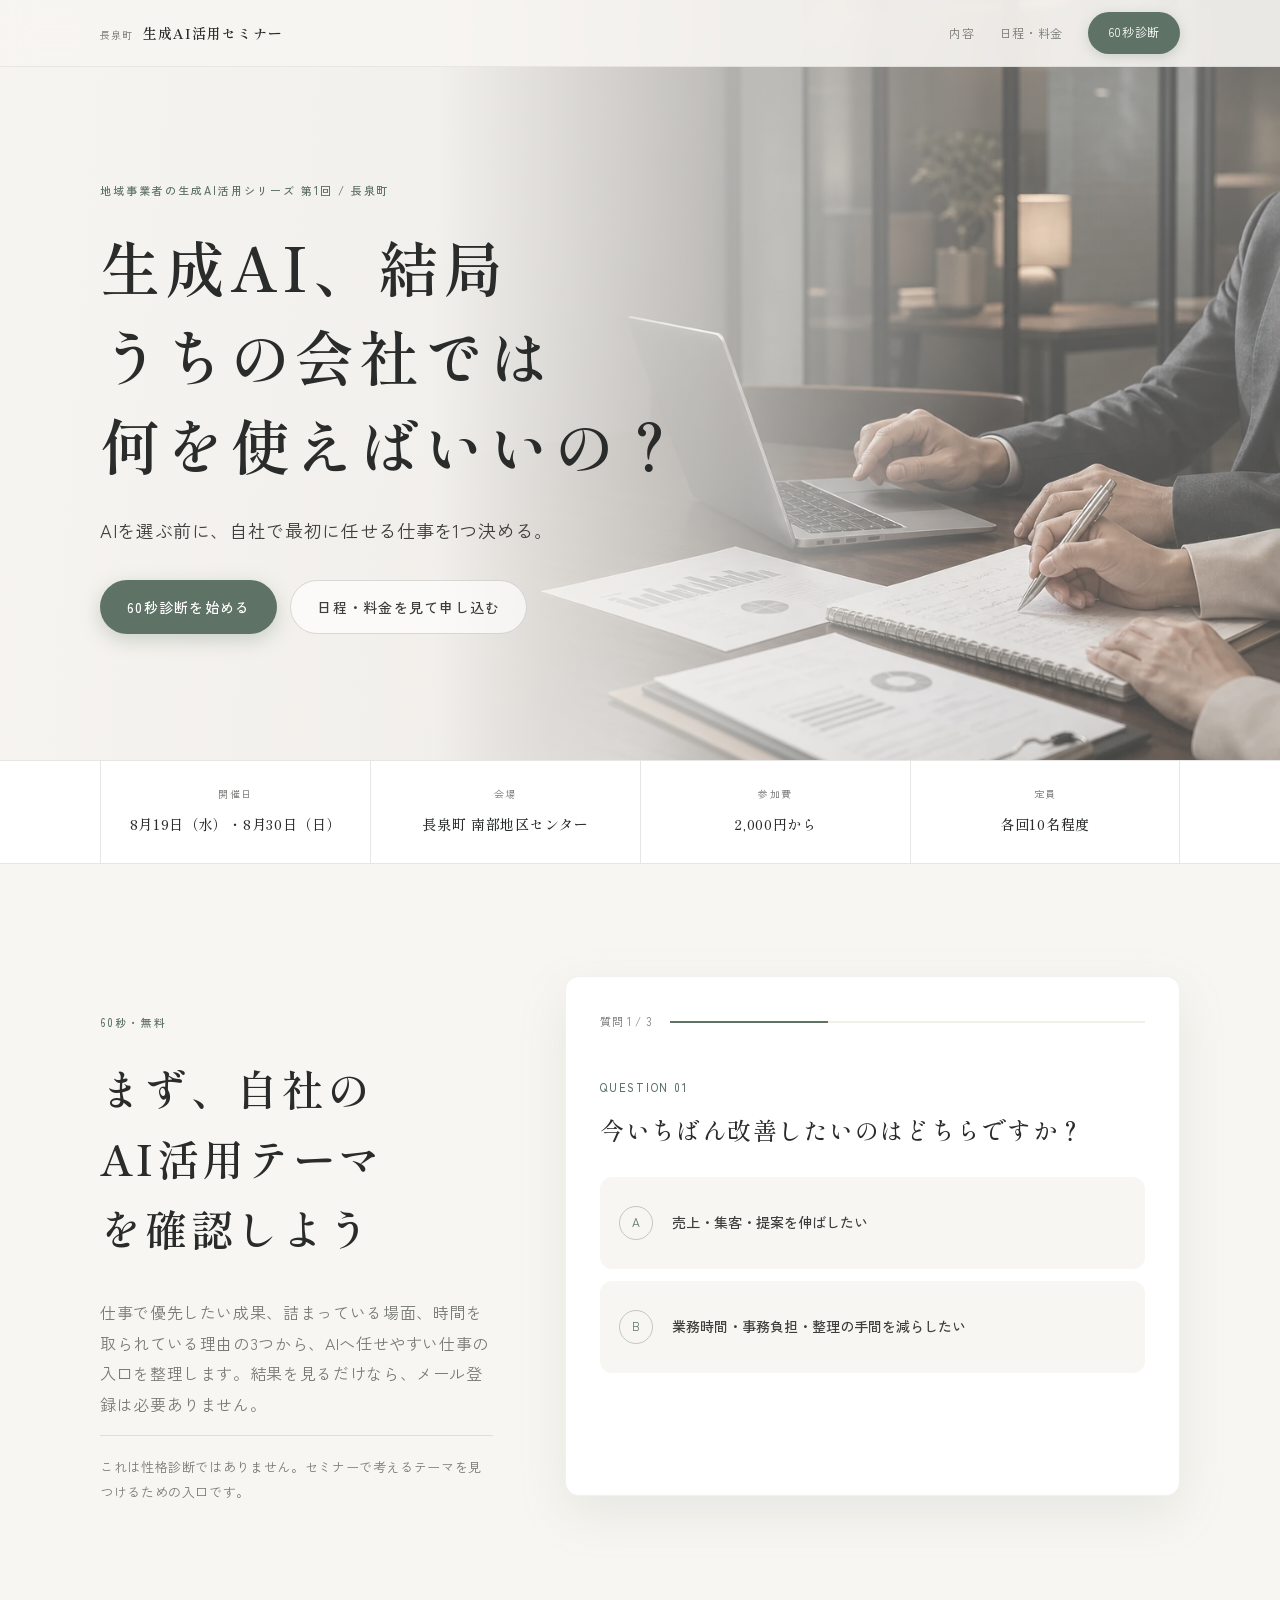
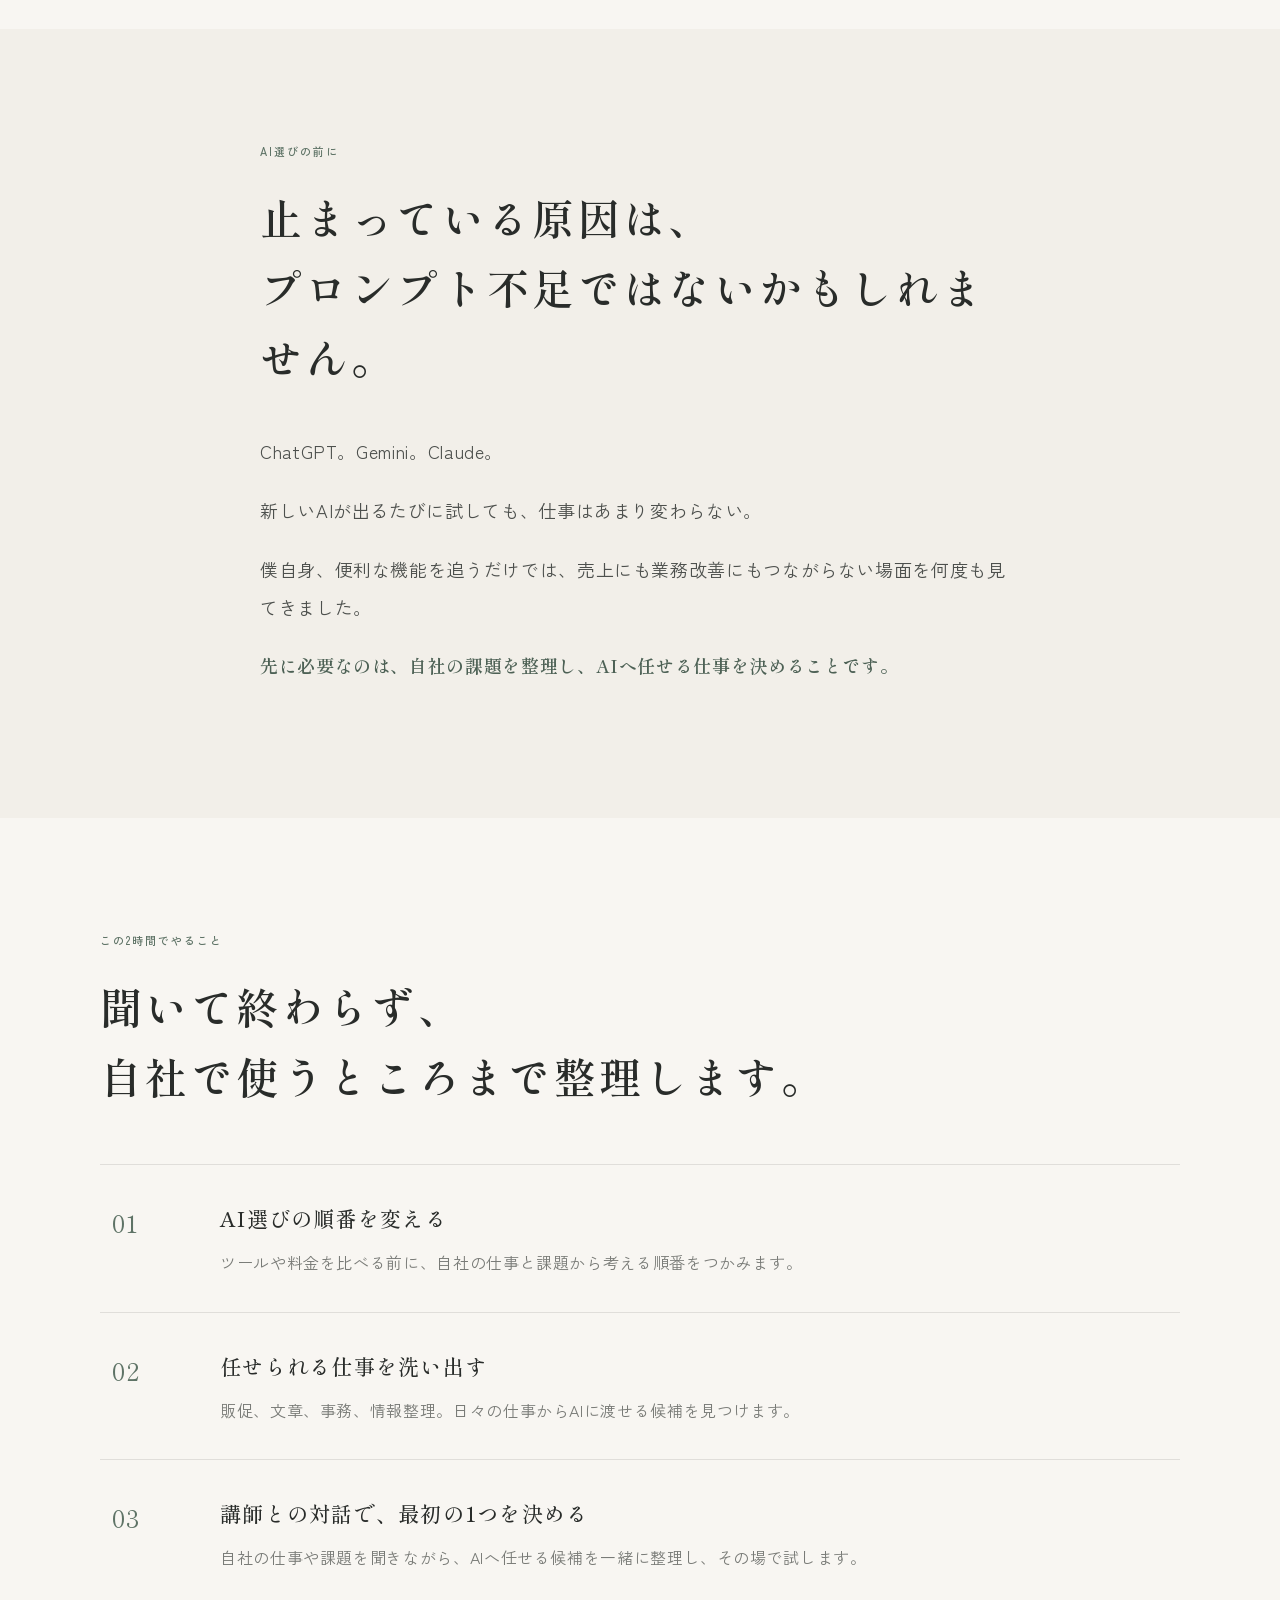
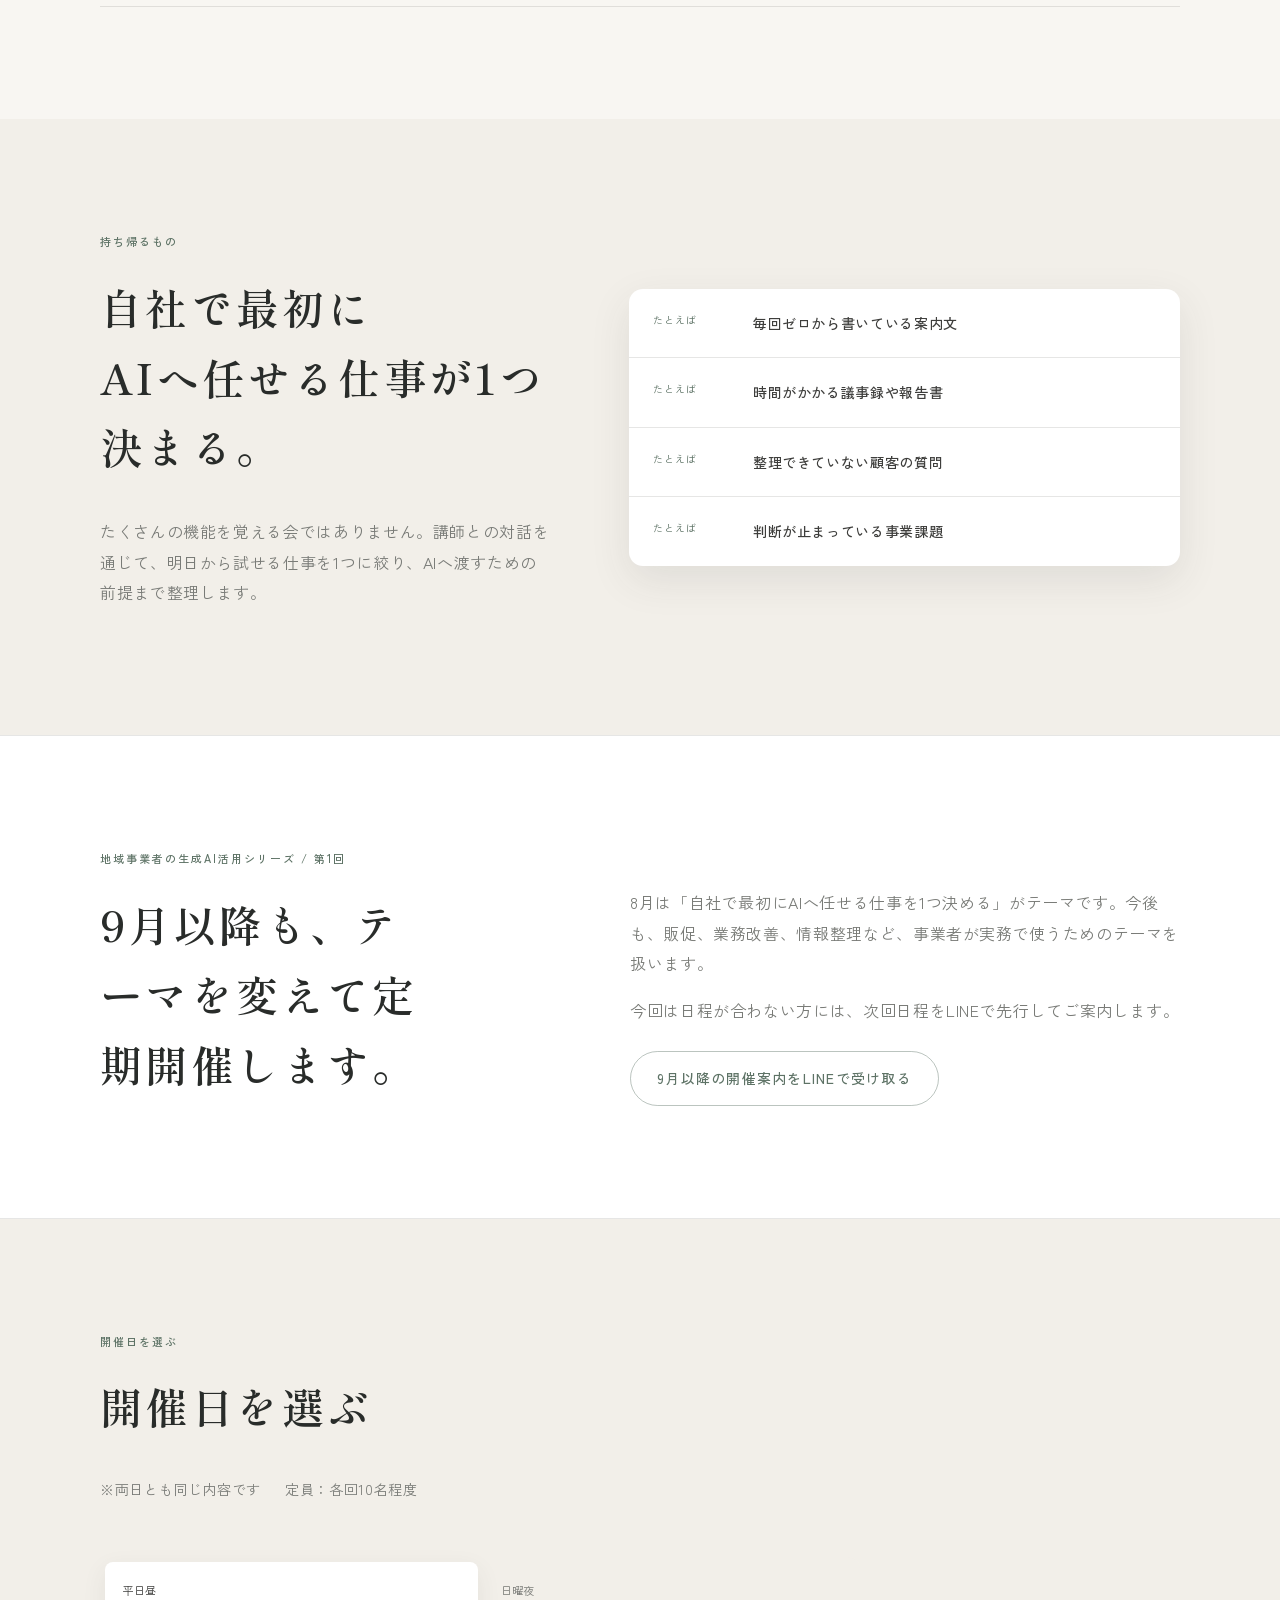
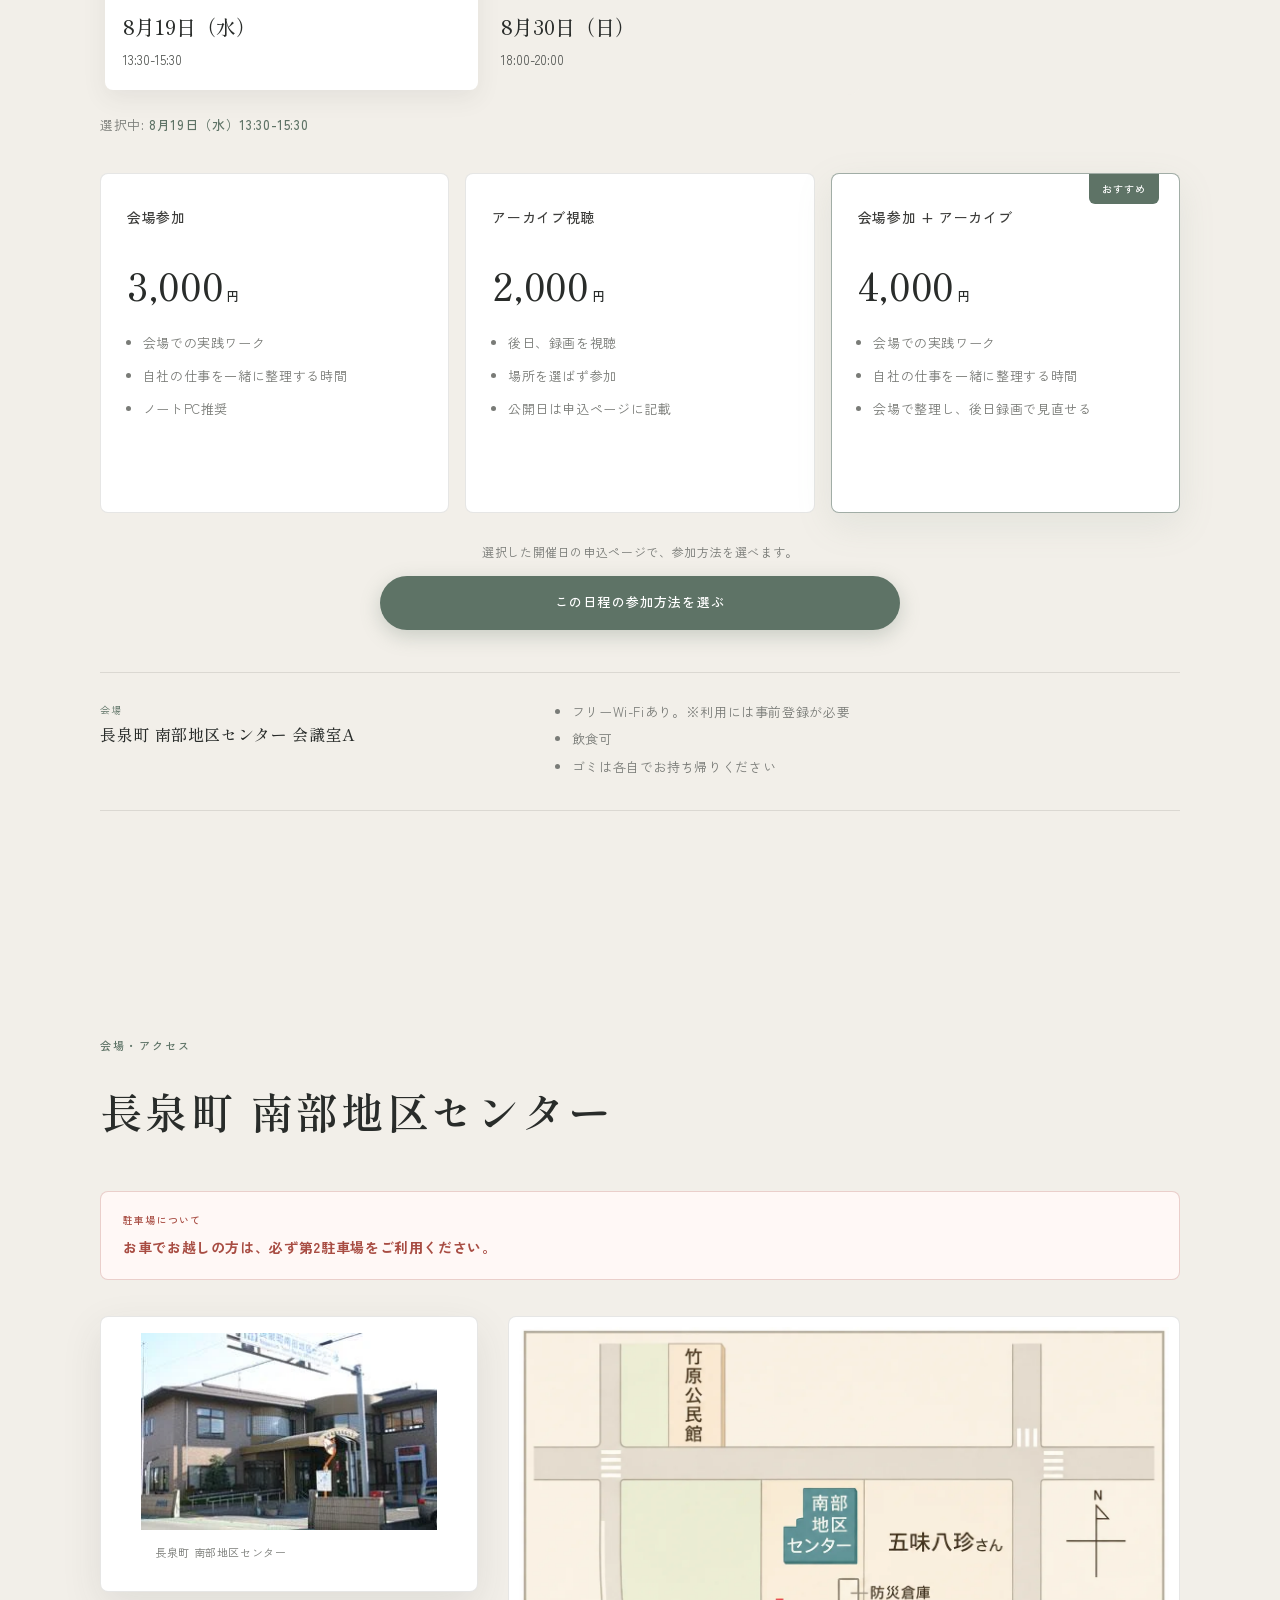
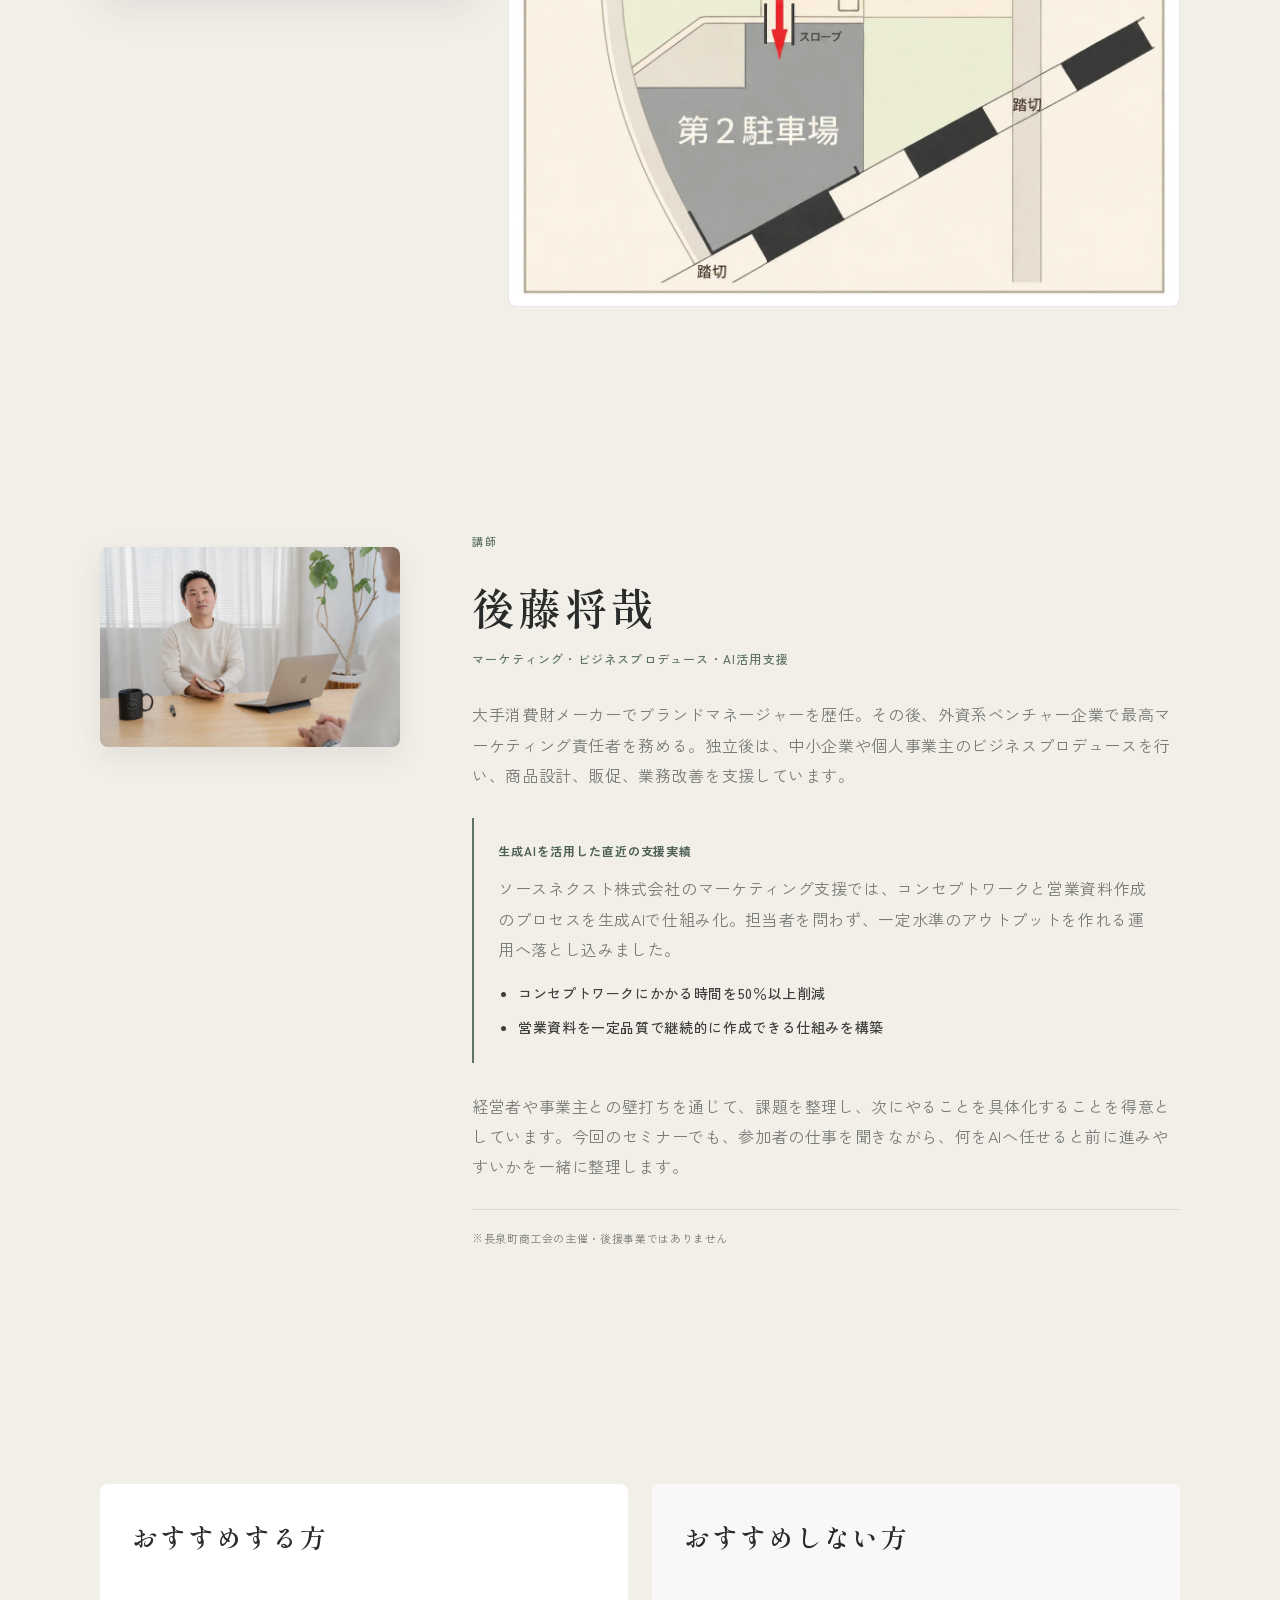
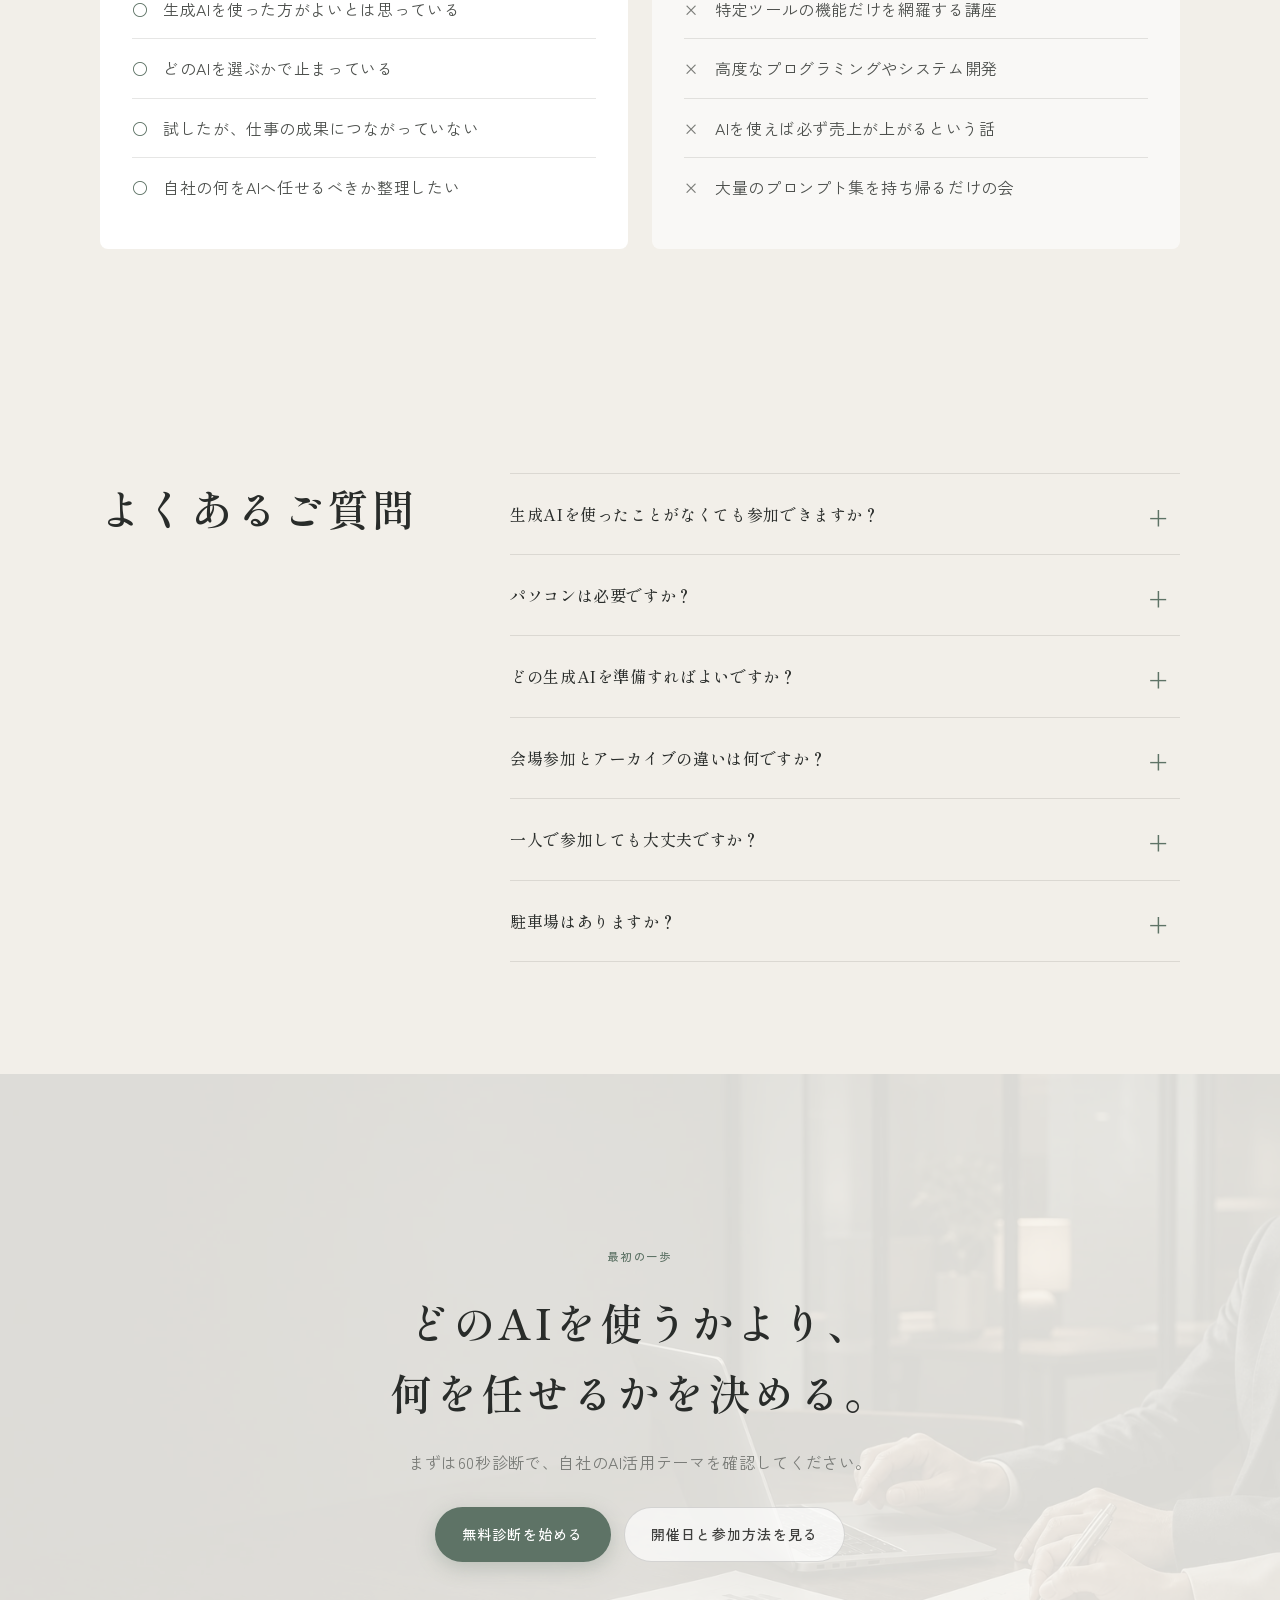
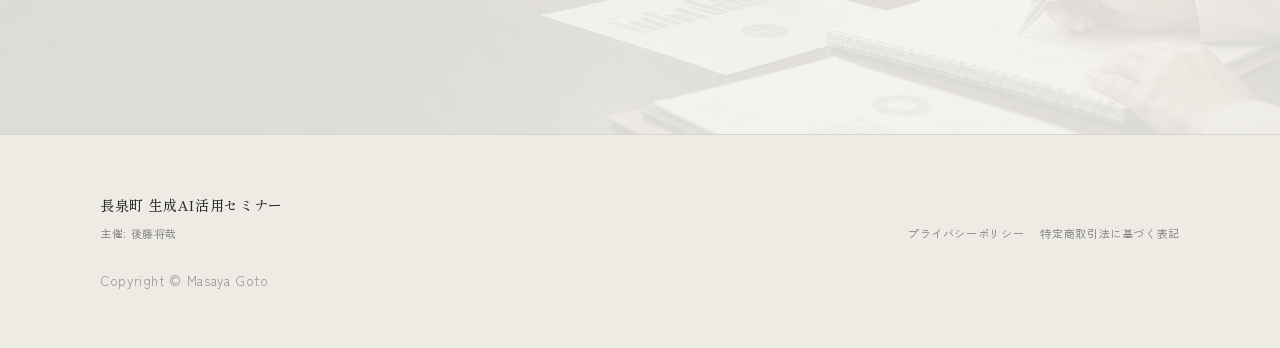
==== nagaizumi/index.html @ 3a17cb18 "Add stable Nagaizumi QR landing path" ====
<!doctype html>
<html lang="ja">
<head>
  <meta charset="utf-8">
  <meta name="viewport" content="width=device-width, initial-scale=1">
  <base href="/">
  <meta name="robots" content="noindex,nofollow">
  <meta name="description" content="長泉町で開催する少人数の生成AI活用セミナー。自社で最初にAIへ任せる仕事を1つ決める、実践型の2時間です。">
  <meta name="theme-color" content="#f8f6f2">
  <meta property="og:title" content="長泉町 生成AI活用セミナー">
  <meta property="og:description" content="生成AI、結局うちの会社では何を使えばいいの？ AIを選ぶ前に、自社で最初に任せる仕事を1つ決めます。">
  <meta property="og:type" content="website">
  <meta property="og:image" content="assets/hero-v2.webp">
  <title>長泉町 生成AI活用セミナー | 後藤将哉</title>
  <link rel="preconnect" href="https://fonts.googleapis.com">
  <link rel="preconnect" href="https://fonts.gstatic.com" crossorigin>
  <link href="https://fonts.googleapis.com/css2?family=Shippori+Mincho:wght@400;500;600&family=Zen+Kaku+Gothic+New:wght@400;500;700&display=swap" rel="stylesheet">
  <link rel="stylesheet" href="styles.css?v=20260714-series1">
</head>
<body>
  <a class="skip-link" href="#main">本文へ移動</a>

  <header class="site-header" data-header>
    <div class="header-inner">
      <a class="brand" href="#top" aria-label="ページ上部へ戻る">
        <span>長泉町</span>
        <strong>生成AI活用セミナー</strong>
      </a>
      <nav class="desktop-nav" aria-label="ページ内メニュー">
        <a href="#program">内容</a>
        <a href="#dates">日程・料金</a>
        <a class="nav-cta" href="#diagnosis">60秒診断</a>
      </nav>
      <button class="menu-button" type="button" aria-label="メニューを開く" aria-expanded="false" data-menu-button>
        <span></span><span></span>
      </button>
    </div>
    <nav class="mobile-nav" aria-label="スマートフォン用メニュー" data-mobile-nav hidden>
      <a href="#diagnosis">60秒診断</a>
      <a href="#program">セミナー内容</a>
      <a href="#dates">日程・料金</a>
      <a href="#profile">講師</a>
    </nav>
  </header>

  <main id="main">
    <section class="hero" id="top">
      <img class="hero-image" src="assets/hero-v2.webp" alt="上質なオフィスで、ノートとパソコンを前に自社の仕事を整理する手元" width="1536" height="1024" fetchpriority="high">
      <div class="hero-shade"></div>
      <div class="hero-inner">
        <p class="hero-kicker">地域事業者の生成AI活用シリーズ 第1回 / 長泉町</p>
        <h1>生成AI、結局うちの会社では<br>何を使えばいいの？</h1>
        <p class="hero-lead">AIを選ぶ前に、<br class="mobile-only">自社で最初に任せる仕事を1つ決める。</p>
        <div class="hero-actions">
          <a class="button button-primary" href="#diagnosis">60秒診断を始める</a>
          <a class="button button-ghost" href="#dates">日程・料金を見て申し込む</a>
        </div>
      </div>
    </section>

    <section class="fact-band" aria-label="開催概要">
      <div class="fact-grid">
        <div><span>開催日</span><strong>8月19日（水）・8月30日（日）</strong></div>
        <div><span>会場</span><strong>長泉町 南部地区センター</strong></div>
        <div><span>参加費</span><strong>2,000円から</strong></div>
        <div><span>定員</span><strong>各回10名程度</strong></div>
      </div>
    </section>

    <section class="section diagnosis-section" id="diagnosis">
      <div class="section-inner diagnosis-layout">
        <div class="diagnosis-intro reveal">
          <p class="section-label">60秒・無料</p>
          <h2>まず、自社のAI活用テーマを確認しよう</h2>
          <p>仕事で優先したい成果、詰まっている場面、時間を取られている理由の3つから、AIへ任せやすい仕事の入口を整理します。結果を見るだけなら、メール登録は必要ありません。</p>
          <p class="quiet-note">これは性格診断ではありません。セミナーで考えるテーマを見つけるための入口です。</p>
        </div>

        <div class="diagnosis-tool reveal" data-diagnosis aria-live="polite">
          <div class="diagnosis-head">
            <span data-diagnosis-status>質問 1 / 3</span>
            <div class="progress-track" aria-hidden="true"><span data-progress></span></div>
          </div>
          <div data-question-view>
            <p class="question-number" data-question-number>QUESTION 01</p>
            <h3 data-question-title></h3>
            <div class="answer-list" data-answer-list></div>
          </div>
          <div class="result-view" data-result-view hidden>
            <p class="result-kicker">あなたの活用テーマ</p>
            <h3 data-result-title></h3>
            <p class="result-summary" data-result-summary></p>
            <p class="result-goal" data-result-goal></p>
            <div class="result-candidates">
              <h4>AIへ任せる候補</h4>
              <ul data-result-candidates></ul>
            </div>
            <div class="result-first-step">
              <h4>最初の一歩</h4>
              <p data-result-first-step></p>
            </div>
            <div class="result-actions">
              <a class="button button-primary" href="#dates">セミナーでAIに任せる仕事を決める</a>
              <div class="result-resource">
                <p class="result-resource-label">メール登録特典</p>
                <strong>タイプ別「AIに任せる仕事の整理シート」</strong>
                <p>診断結果をもとに、AIへ任せる候補と最初の一歩を整理できるシートです。</p>
                <button class="button button-resource" type="button" data-lead-cta>無料で受け取る</button>
              </div>
            </div>
            <button class="restart-button" type="button" data-restart>もう一度診断する</button>
          </div>
        </div>
      </div>
    </section>

    <section class="section premise-section">
      <div class="section-inner narrow reveal">
        <p class="section-label">AI選びの前に</p>
        <h2>止まっている原因は、<br>プロンプト不足ではないかもしれません。</h2>
        <div class="statement-copy">
          <p>ChatGPT。Gemini。Claude。</p>
          <p>新しいAIが出るたびに試しても、仕事はあまり変わらない。</p>
          <p>僕自身、便利な機能を追うだけでは、売上にも業務改善にもつながらない場面を何度も見てきました。</p>
          <p><strong>先に必要なのは、自社の課題を整理し、AIへ任せる仕事を決めることです。</strong></p>
        </div>
      </div>
    </section>

    <section class="section program-section" id="program">
      <div class="section-inner">
        <div class="section-heading reveal">
          <p class="section-label">この2時間でやること</p>
          <h2>聞いて終わらず、<br>自社で使うところまで整理します。</h2>
        </div>
        <div class="program-list">
          <article class="program-item reveal">
            <span>01</span>
            <div>
              <h3>AI選びの順番を変える</h3>
              <p>ツールや料金を比べる前に、自社の仕事と課題から考える順番をつかみます。</p>
            </div>
          </article>
          <article class="program-item reveal">
            <span>02</span>
            <div>
              <h3>任せられる仕事を洗い出す</h3>
              <p>販促、文章、事務、情報整理。日々の仕事からAIに渡せる候補を見つけます。</p>
            </div>
          </article>
          <article class="program-item reveal">
            <span>03</span>
            <div>
              <h3>講師との対話で、最初の1つを決める</h3>
              <p>自社の仕事や課題を聞きながら、AIへ任せる候補を一緒に整理し、その場で試します。</p>
            </div>
          </article>
        </div>
      </div>
    </section>

    <section class="section outcome-section">
      <div class="section-inner outcome-layout">
        <div class="outcome-copy reveal">
          <p class="section-label">持ち帰るもの</p>
          <h2>自社で最初に<br>AIへ任せる仕事が1つ決まる。</h2>
          <p>たくさんの機能を覚える会ではありません。講師との対話を通じて、明日から試せる仕事を1つに絞り、AIへ渡すための前提まで整理します。</p>
        </div>
        <div class="outcome-notes reveal">
          <div><span>たとえば</span><strong>毎回ゼロから書いている案内文</strong></div>
          <div><span>たとえば</span><strong>時間がかかる議事録や報告書</strong></div>
          <div><span>たとえば</span><strong>整理できていない顧客の質問</strong></div>
          <div><span>たとえば</span><strong>判断が止まっている事業課題</strong></div>
        </div>
      </div>
    </section>

    <section class="section series-section" id="series">
      <div class="section-inner series-layout">
        <div class="series-heading reveal">
          <p class="section-label">地域事業者の生成AI活用シリーズ / 第1回</p>
          <h2>9月以降も、テーマを変えて定期開催します。</h2>
        </div>
        <div class="series-copy reveal">
          <p>8月は「自社で最初にAIへ任せる仕事を1つ決める」がテーマです。今後も、販促、業務改善、情報整理など、事業者が実務で使うためのテーマを扱います。</p>
          <p>今回は日程が合わない方には、次回日程をLINEで先行してご案内します。</p>
          <button class="button button-dark" type="button" data-line-cta>9月以降の開催案内をLINEで受け取る</button>
        </div>
      </div>
    </section>

    <section class="section date-section" id="dates">
      <div class="section-inner">
        <div class="section-heading reveal">
          <p class="section-label">開催日を選ぶ</p>
          <h2>開催日を選ぶ</h2>
          <div class="date-meta">
            <p>※両日とも同じ内容です</p>
            <p>定員：各回10名程度</p>
          </div>
        </div>

        <div class="date-switcher reveal" role="group" aria-label="開催日を選択">
          <button class="date-option is-active" type="button" data-date-select="20260819" aria-pressed="true">
            <span>平日昼</span>
            <strong>8月19日（水）</strong>
            <small>13:30-15:30</small>
          </button>
          <button class="date-option" type="button" data-date-select="20260830" aria-pressed="false">
            <span>日曜夜</span>
            <strong>8月30日（日）</strong>
            <small>18:00-20:00</small>
          </button>
        </div>

        <div class="selected-date reveal" aria-live="polite">
          選択中: <strong data-selected-date-label>8月19日（水）13:30-15:30</strong>
        </div>

        <div class="price-list">
          <article class="price-item reveal">
            <div class="price-main">
              <p>会場参加</p>
              <strong>3,000<small>円</small></strong>
            </div>
            <ul>
              <li>会場での実践ワーク</li>
              <li>自社の仕事を一緒に整理する時間</li>
              <li>ノートPC推奨</li>
            </ul>
          </article>
          <article class="price-item reveal">
            <div class="price-main">
              <p>アーカイブ視聴</p>
              <strong>2,000<small>円</small></strong>
            </div>
            <ul>
              <li>後日、録画を視聴</li>
              <li>場所を選ばず参加</li>
              <li>公開日は申込ページに記載</li>
            </ul>
          </article>
          <article class="price-item price-item-featured reveal">
            <span class="price-badge">おすすめ</span>
            <div class="price-main">
              <p>会場参加 + アーカイブ</p>
              <strong>4,000<small>円</small></strong>
            </div>
            <ul>
              <li>会場での実践ワーク</li>
              <li>自社の仕事を一緒に整理する時間</li>
              <li>会場で整理し、後日録画で見直せる</li>
            </ul>
          </article>
        </div>

        <div class="checkout-action reveal">
          <p>選択した開催日の申込ページで、参加方法を選べます。</p>
          <button class="button button-primary purchase-button" type="button" data-checkout>この日程の参加方法を選ぶ</button>
        </div>

        <div class="venue-note reveal">
          <div>
            <span>会場</span>
            <strong>長泉町 南部地区センター 会議室A</strong>
          </div>
          <ul>
            <li>フリーWi-Fiあり。※利用には事前登録が必要</li>
            <li>飲食可</li>
            <li>ゴミは各自でお持ち帰りください</li>
          </ul>
        </div>
      </div>
    </section>

    <section class="section venue-section" id="venue">
      <div class="section-inner">
        <div class="section-heading reveal">
          <p class="section-label">会場・アクセス</p>
          <h2>長泉町 南部地区センター</h2>
        </div>
        <p class="parking-alert reveal"><span>駐車場について</span><strong>お車でお越しの方は、必ず第2駐車場をご利用ください。</strong></p>
        <div class="venue-layout">
          <a class="venue-link venue-photo reveal" href="https://www.town.nagaizumi.lg.jp/soshiki/madoguchi/nanbuchiku_c/1740.html" target="_blank" rel="noopener noreferrer" aria-label="長泉町南部地区センターの公式案内を新しいタブで開く">
            <figure>
              <img src="assets/venue-southern-district-center.webp" alt="長泉町南部地区センターの外観" width="300" height="199" loading="lazy">
              <figcaption>長泉町 南部地区センター</figcaption>
            </figure>
          </a>
          <a class="venue-link venue-map-wrap reveal" href="https://www.town.nagaizumi.lg.jp/soshiki/madoguchi/nanbuchiku_c/1740.html" target="_blank" rel="noopener noreferrer" aria-label="長泉町南部地区センターの公式案内を新しいタブで開く">
            <img src="assets/venue-map-v2.webp" alt="長泉町南部地区センターと第2駐車場の案内図。赤い矢印が会場入口への経路を示しています。" width="1343" height="1174" loading="lazy">
          </a>
        </div>
      </div>
    </section>

    <section class="section profile-section" id="profile">
      <div class="section-inner profile-layout">
        <div class="profile-image-wrap reveal">
          <img src="assets/masaya-goto-seminar.webp" alt="講師 後藤将哉が対話しながら話している様子" width="1536" height="1024" loading="lazy">
        </div>
        <div class="profile-copy reveal">
          <p class="section-label">講師</p>
          <h2>後藤将哉</h2>
          <p class="profile-role">マーケティング・ビジネスプロデュース・AI活用支援</p>
          <p>大手消費財メーカーでブランドマネージャーを歴任。その後、外資系ベンチャー企業で最高マーケティング責任者を務める。独立後は、中小企業や個人事業主のビジネスプロデュースを行い、商品設計、販促、業務改善を支援しています。</p>
          <div class="profile-proof">
            <p class="profile-proof-label">生成AIを活用した直近の支援実績</p>
            <p>ソースネクスト株式会社のマーケティング支援では、コンセプトワークと営業資料作成のプロセスを生成AIで仕組み化。担当者を問わず、一定水準のアウトプットを作れる運用へ落とし込みました。</p>
            <ul>
              <li>コンセプトワークにかかる時間を50％以上削減</li>
              <li>営業資料を一定品質で継続的に作成できる仕組みを構築</li>
            </ul>
          </div>
          <p>経営者や事業主との壁打ちを通じて、課題を整理し、次にやることを具体化することを得意としています。今回のセミナーでも、参加者の仕事を聞きながら、何をAIへ任せると前に進みやすいかを一緒に整理します。</p>
          <p class="profile-note">※長泉町商工会の主催・後援事業ではありません</p>
        </div>
      </div>
    </section>

    <section class="section fit-section">
      <div class="section-inner fit-layout">
        <div class="fit-block reveal">
          <h2>おすすめする方</h2>
          <ul class="check-list">
            <li>生成AIを使った方がよいとは思っている</li>
            <li>どのAIを選ぶかで止まっている</li>
            <li>試したが、仕事の成果につながっていない</li>
            <li>自社の何をAIへ任せるべきか整理したい</li>
          </ul>
        </div>
        <div class="fit-block fit-block-muted reveal">
          <h2>おすすめしない方</h2>
          <ul class="plain-list">
            <li>特定ツールの機能だけを網羅する講座</li>
            <li>高度なプログラミングやシステム開発</li>
            <li>AIを使えば必ず売上が上がるという話</li>
            <li>大量のプロンプト集を持ち帰るだけの会</li>
          </ul>
        </div>
      </div>
    </section>

    <section class="section faq-section" id="faq">
      <div class="section-inner faq-layout">
        <div class="section-heading reveal">
          <h2>よくあるご質問</h2>
        </div>
        <div class="faq-list reveal">
          <details>
            <summary>生成AIを使ったことがなくても参加できますか？</summary>
            <p>参加できます。基本操作だけを長く説明する会ではありませんが、初めての方でも進められるように当日サポートします。</p>
          </details>
          <details>
            <summary>パソコンは必要ですか？</summary>
            <p>ノートPCを推奨します。タブレットやスマートフォンでも参加できます。筆記用具とノートまたはメモ帳もお持ちください。</p>
          </details>
          <details>
            <summary>どの生成AIを準備すればよいですか？</summary>
            <p>普段使っているものがあれば、そのままで構いません。使っていない方には、当日取り組みやすい方法をご案内します。</p>
          </details>
          <details>
            <summary>会場参加とアーカイブの違いは何ですか？</summary>
            <p>会場では実際に手を動かし、その場で質問できます。アーカイブは後日、ご自身の時間で録画を視聴する参加方法です。</p>
          </details>
          <details>
            <summary>一人で参加しても大丈夫ですか？</summary>
            <p>大丈夫です。少人数で、自社の仕事を整理する時間を中心に進めます。</p>
          </details>
          <details>
            <summary>駐車場はありますか？</summary>
            <p>お車でお越しの方は、必ず第2駐車場をご利用ください。会場前の駐車場にはお停めにならないようお願いします。</p>
          </details>
        </div>
      </div>
    </section>

    <section class="final-cta">
      <img src="assets/hero-v2.webp" alt="" width="1536" height="1024" loading="lazy">
      <div class="final-cta-shade"></div>
      <div class="final-cta-inner reveal">
        <p class="section-label">最初の一歩</p>
        <h2>どのAIを使うかより、<br>何を任せるかを決める。</h2>
        <p>まずは60秒診断で、自社のAI活用テーマを確認してください。</p>
        <div class="final-actions">
          <a class="button button-primary" href="#diagnosis">無料診断を始める</a>
          <a class="button button-ghost" href="#dates">開催日と参加方法を見る</a>
        </div>
      </div>
    </section>
  </main>

  <footer class="site-footer">
    <div class="footer-inner">
      <div>
        <strong>長泉町 生成AI活用セミナー</strong>
        <p>主催: 後藤将哉</p>
      </div>
      <nav aria-label="法務情報">
        <a href="https://sub.masaya-goto.com/p/privacy_policy" target="_blank" rel="noopener">プライバシーポリシー</a>
        <a href="https://sub.masaya-goto.com/p/sctl" target="_blank" rel="noopener">特定商取引法に基づく表記</a>
      </nav>
      <small>Copyright &copy; Masaya Goto</small>
    </div>
  </footer>

  <div class="toast" role="status" aria-live="polite" data-toast hidden></div>
  <script src="config.js?v=20260714-series1"></script>
  <script src="app.js?v=20260714-series1"></script>
</body>
</html>
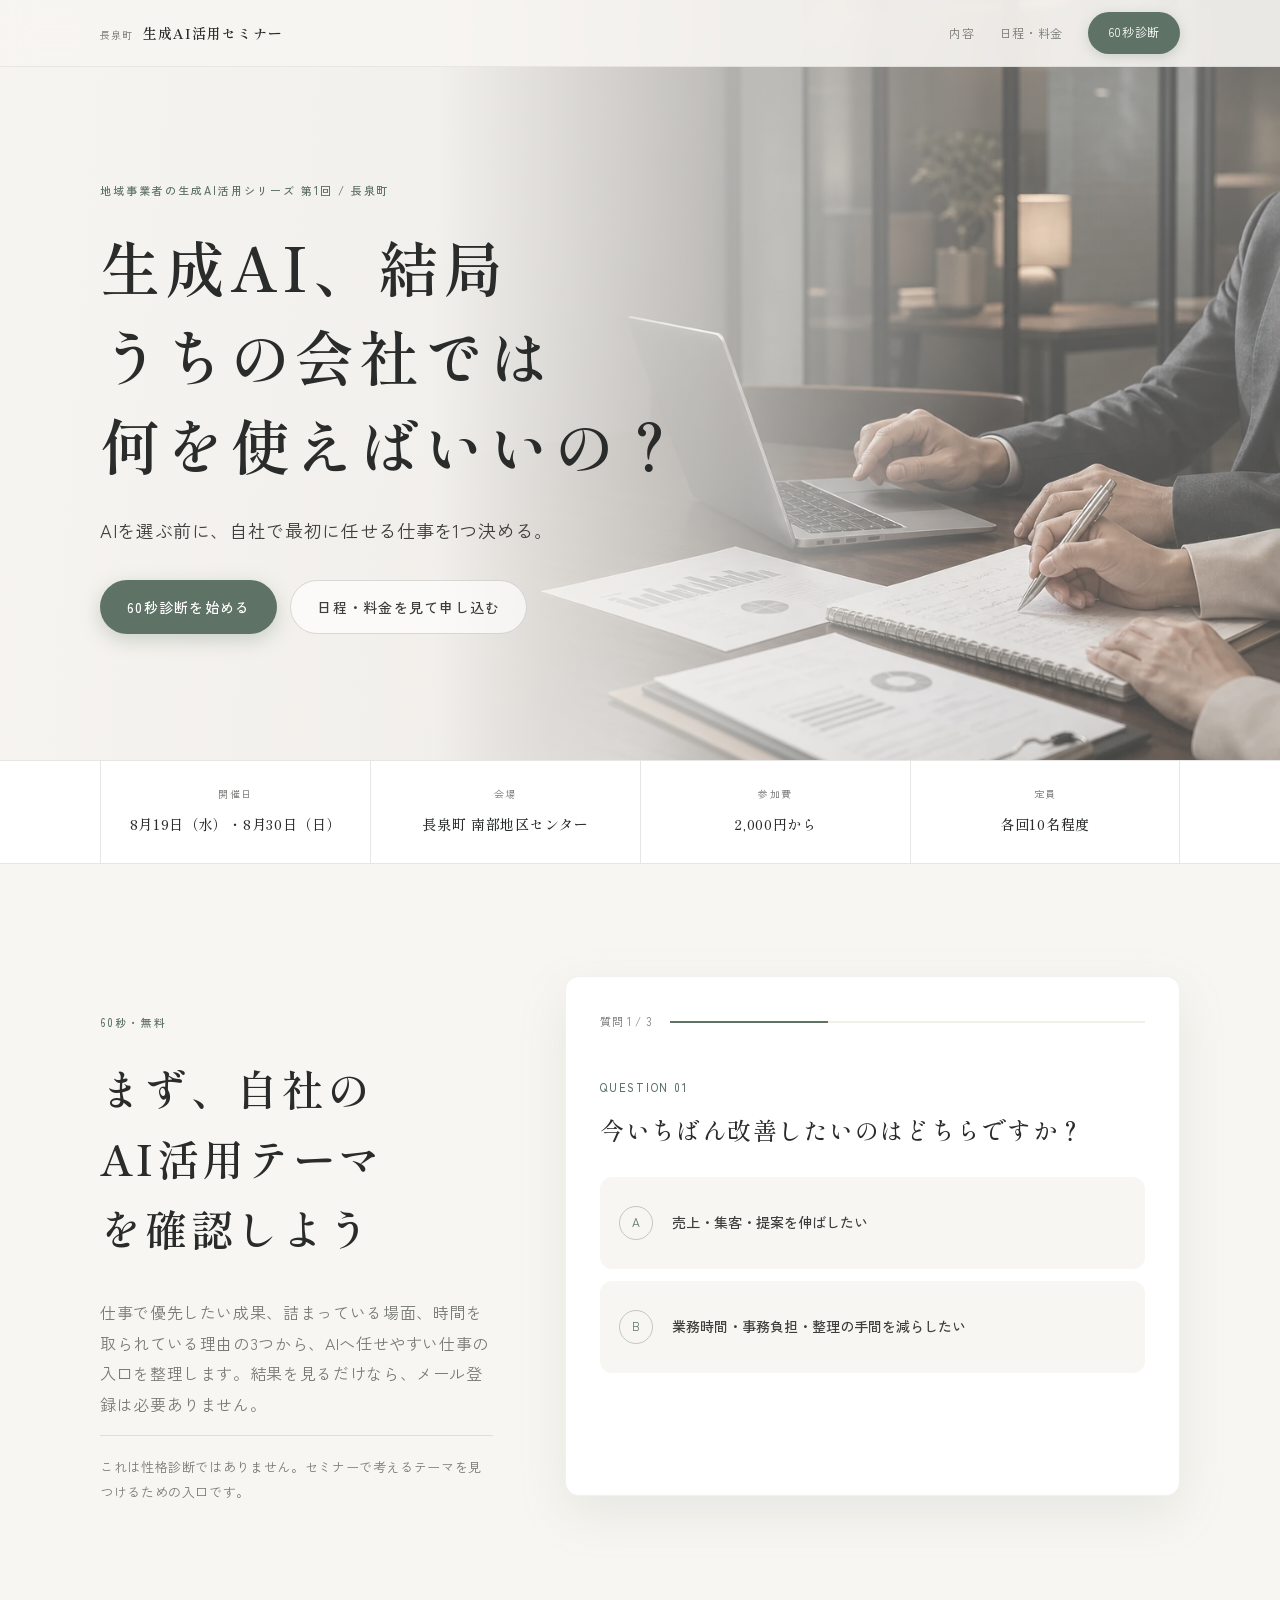
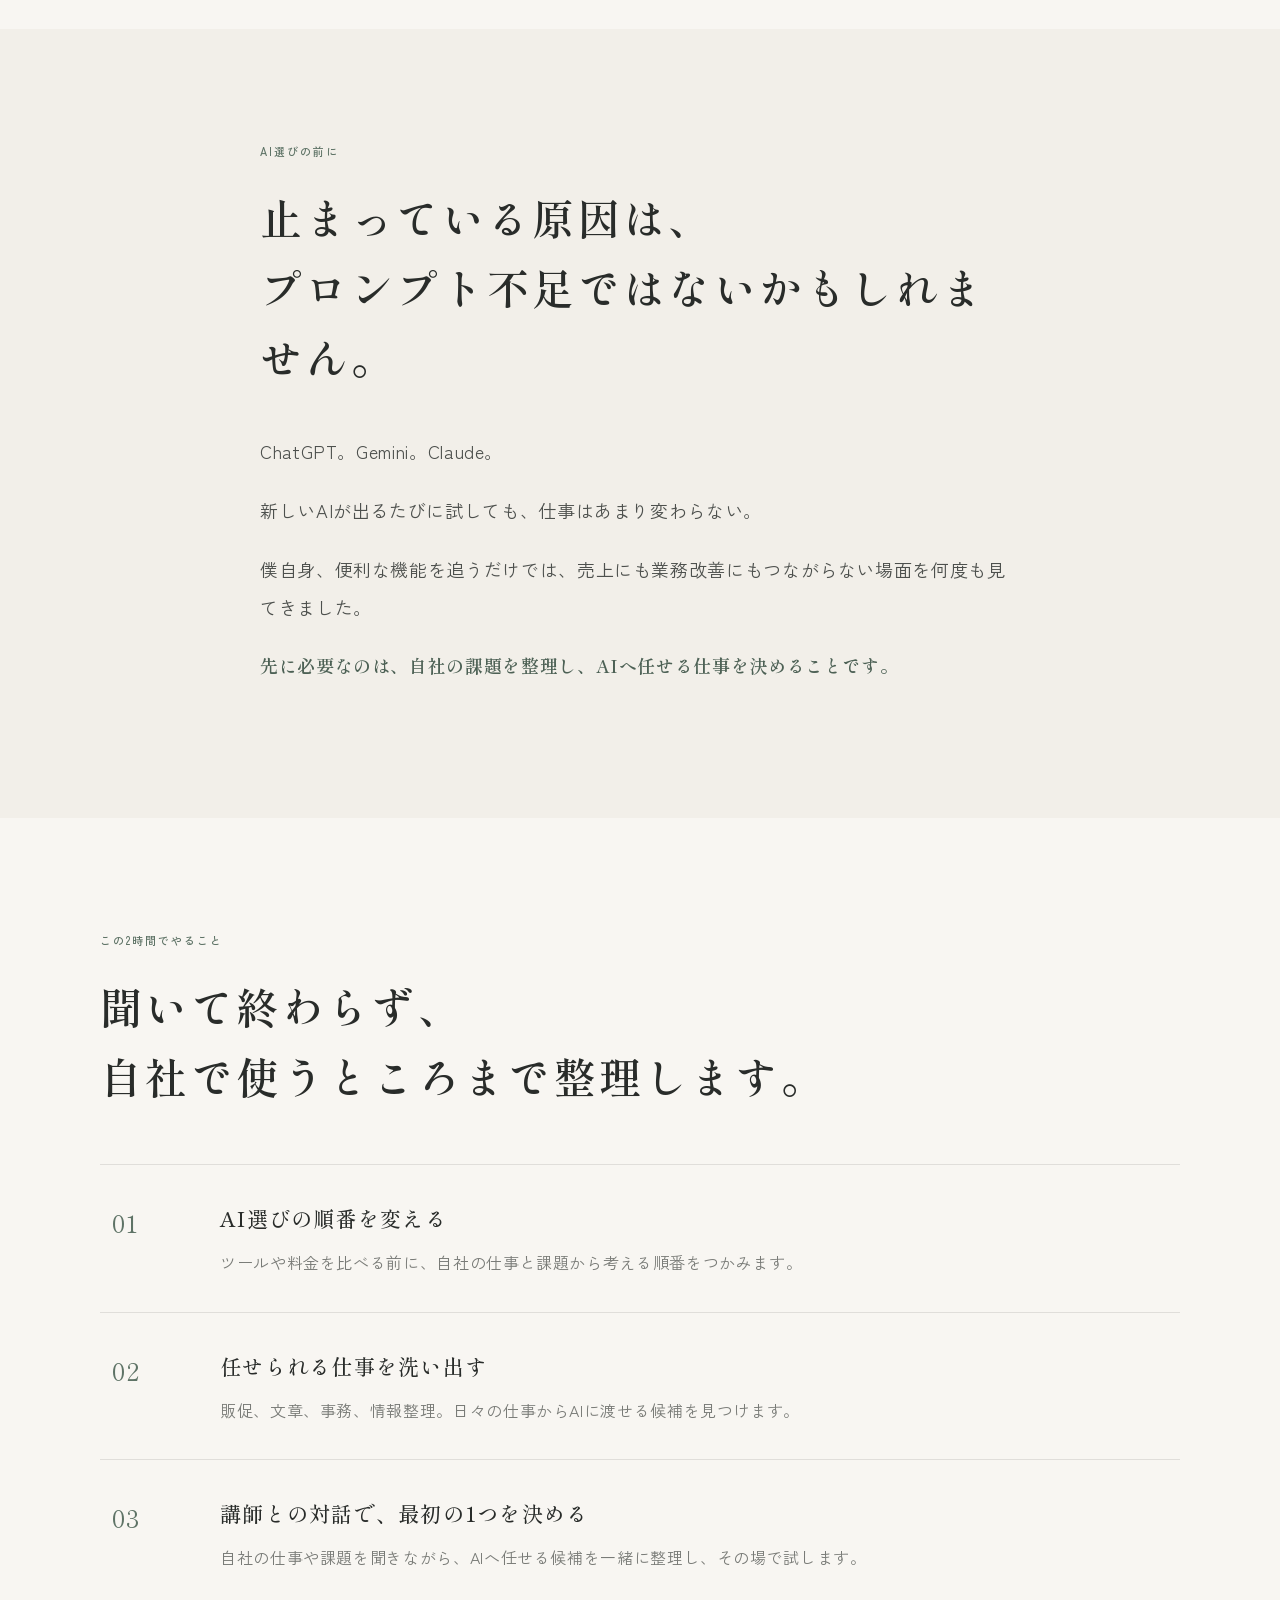
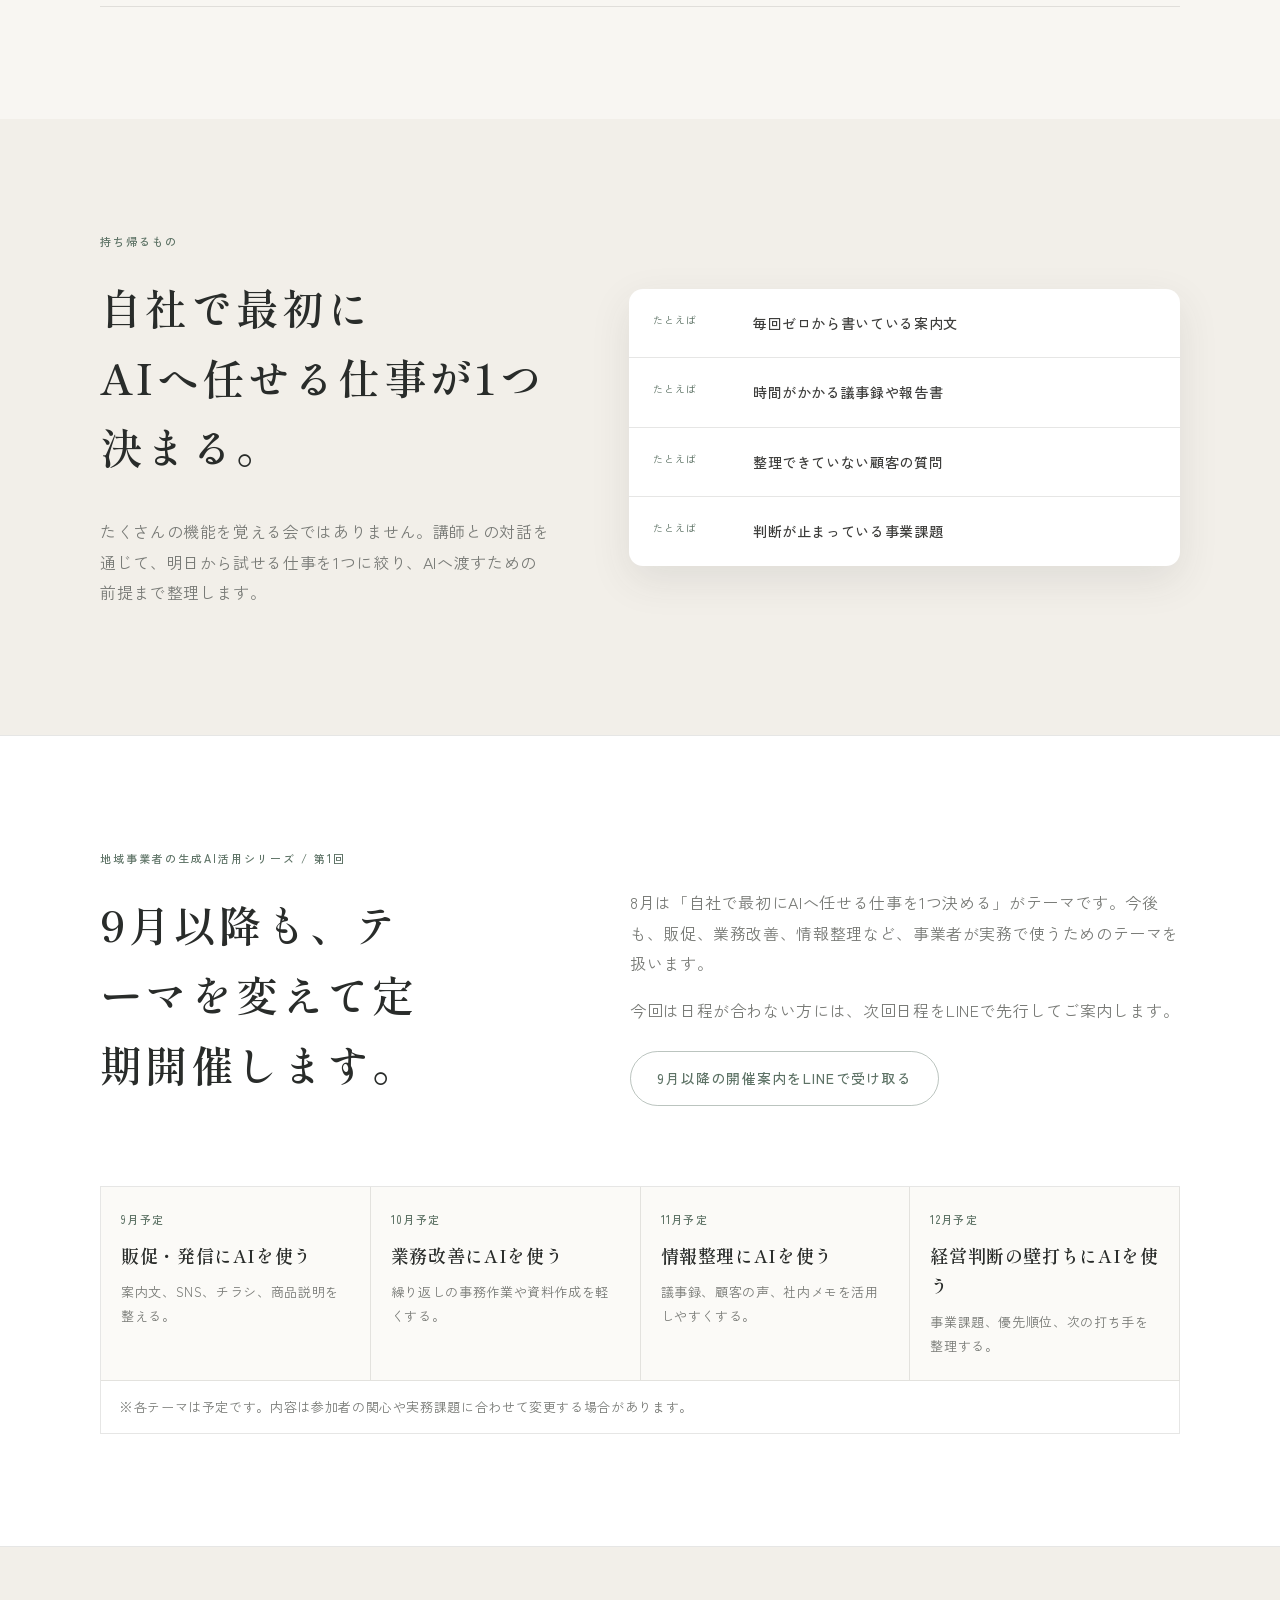
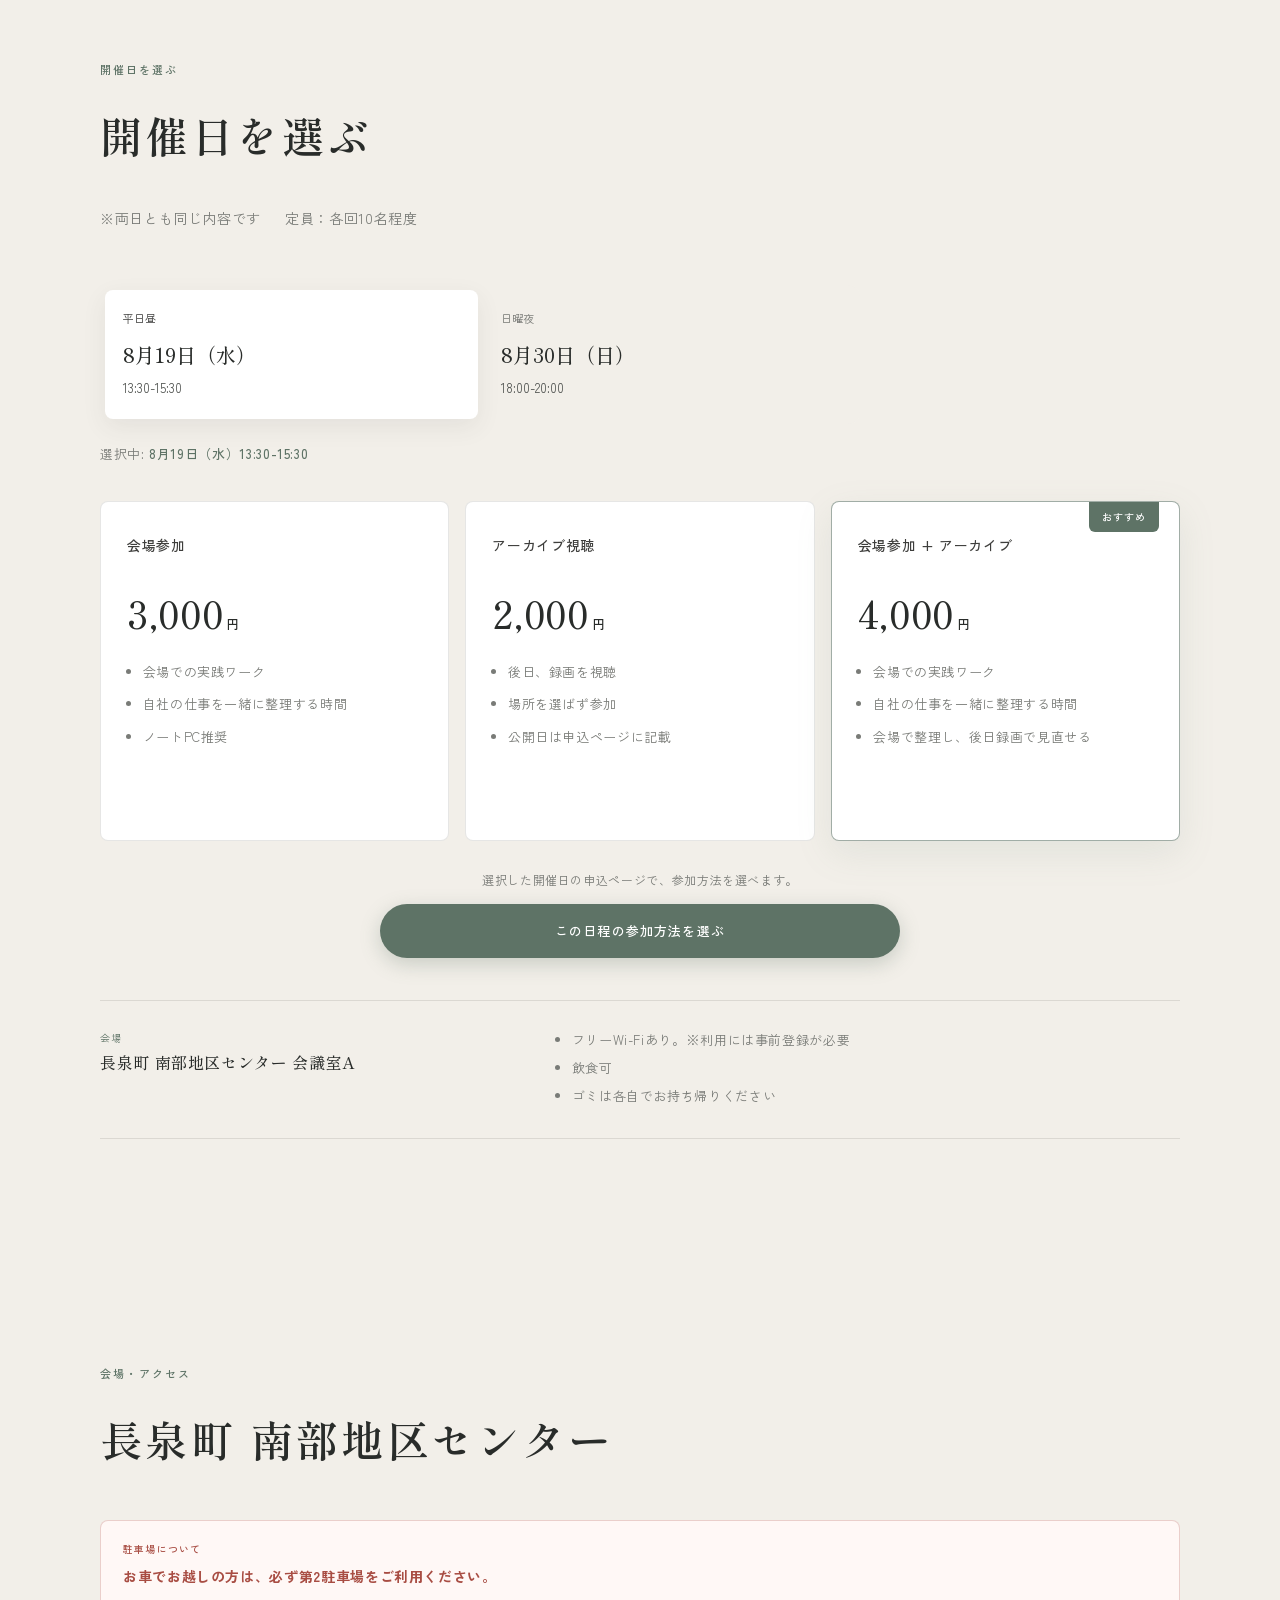
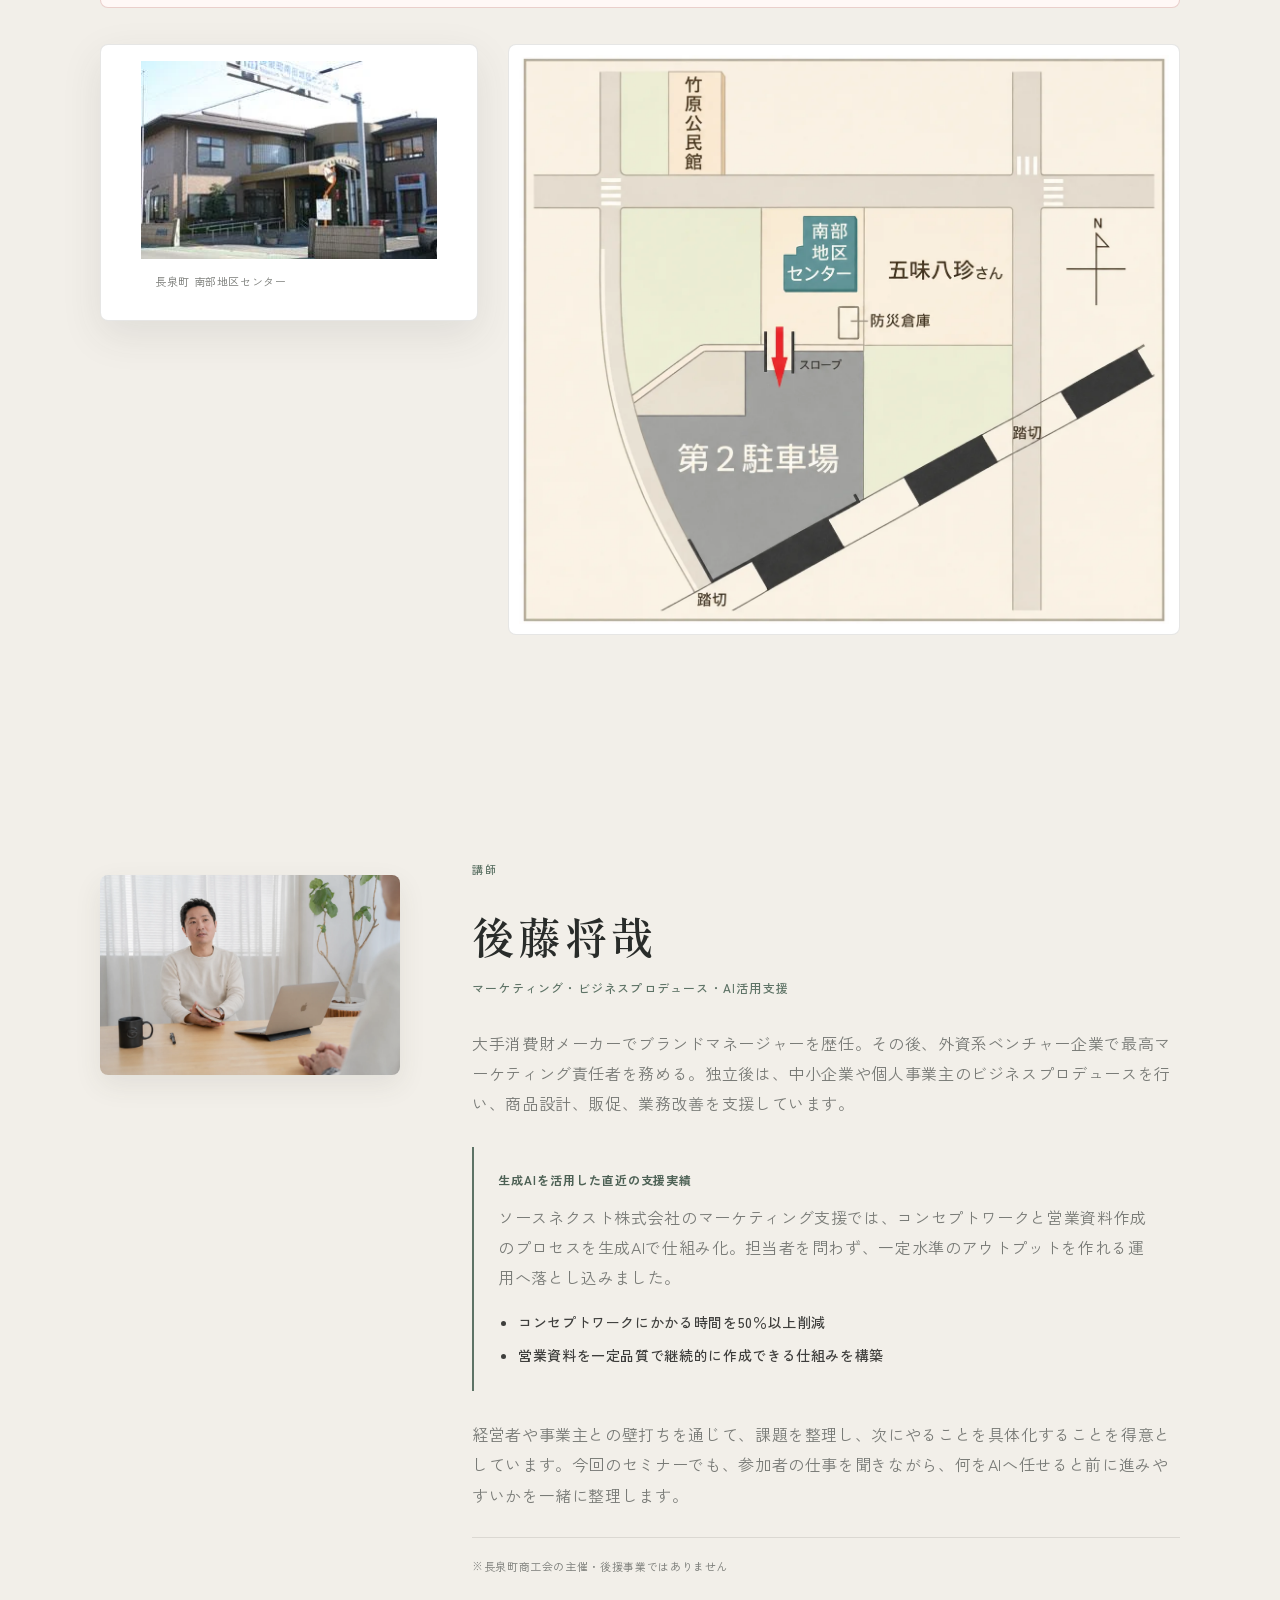
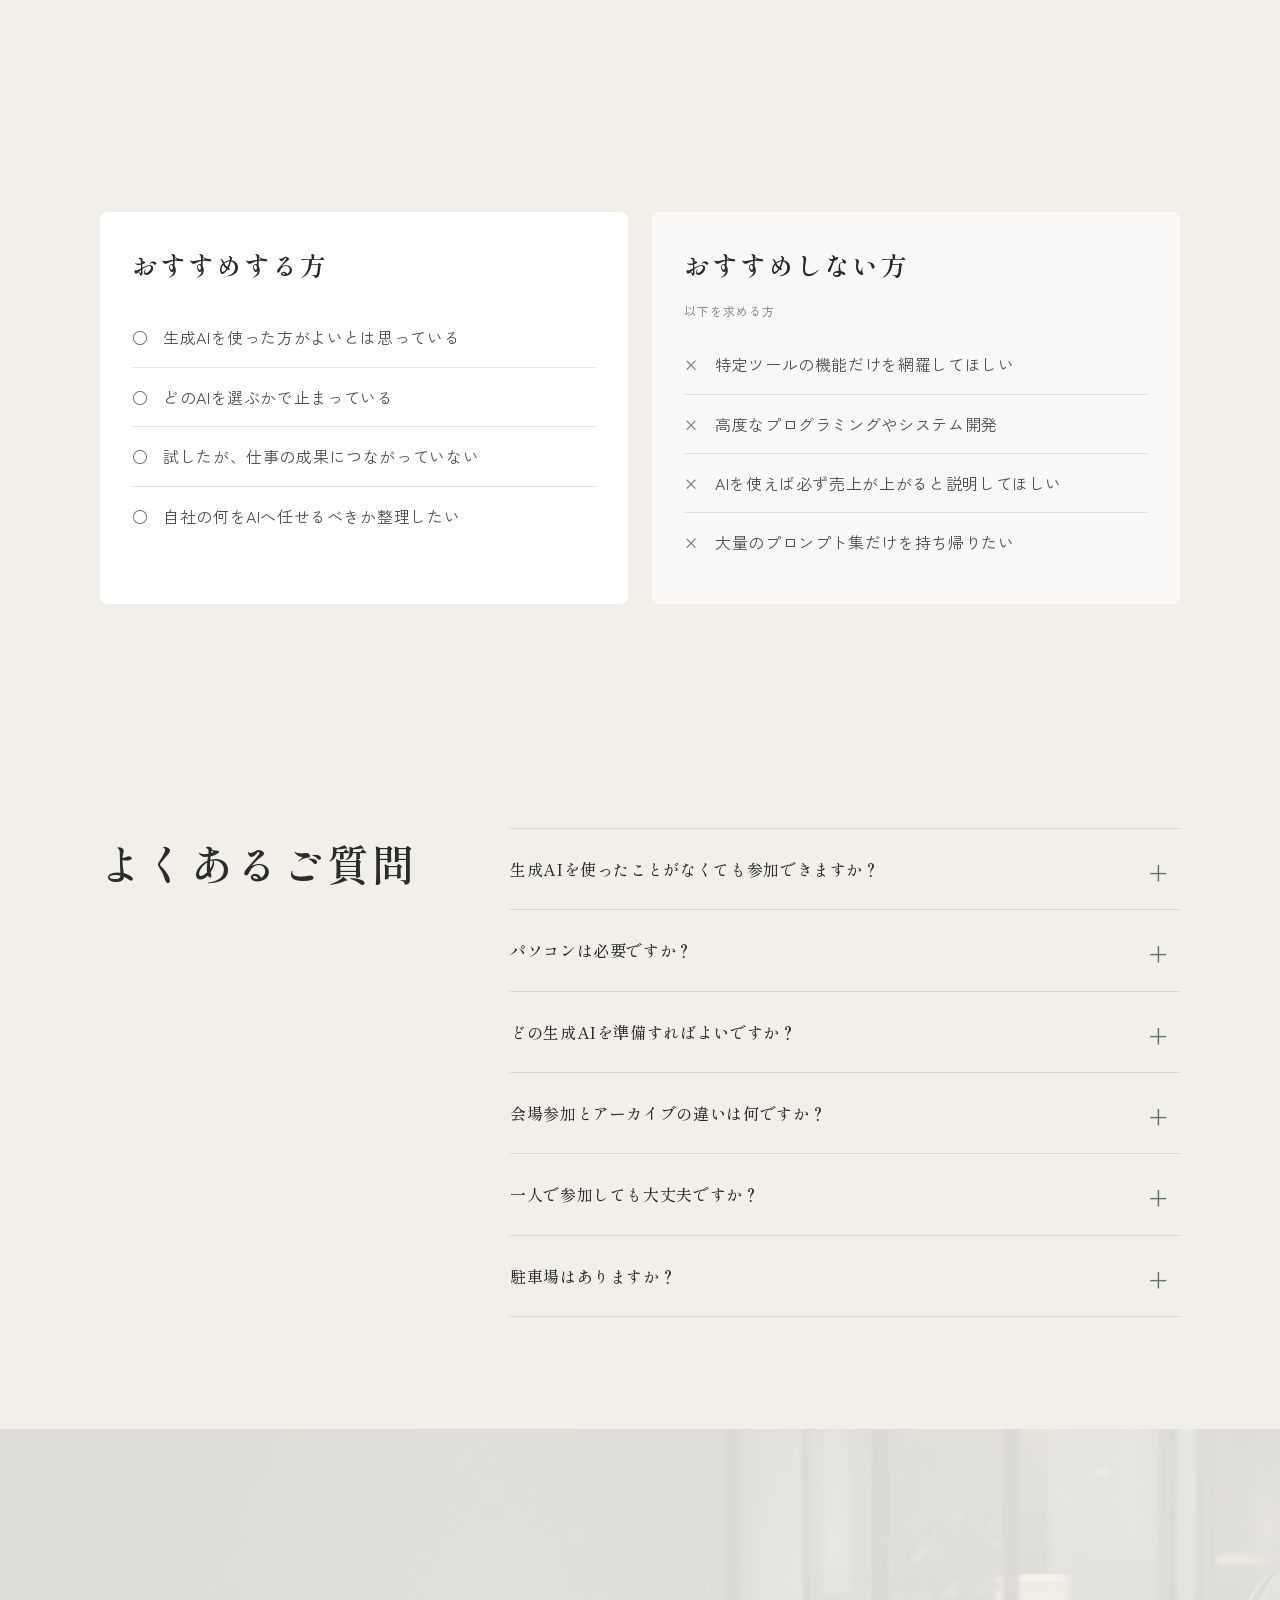
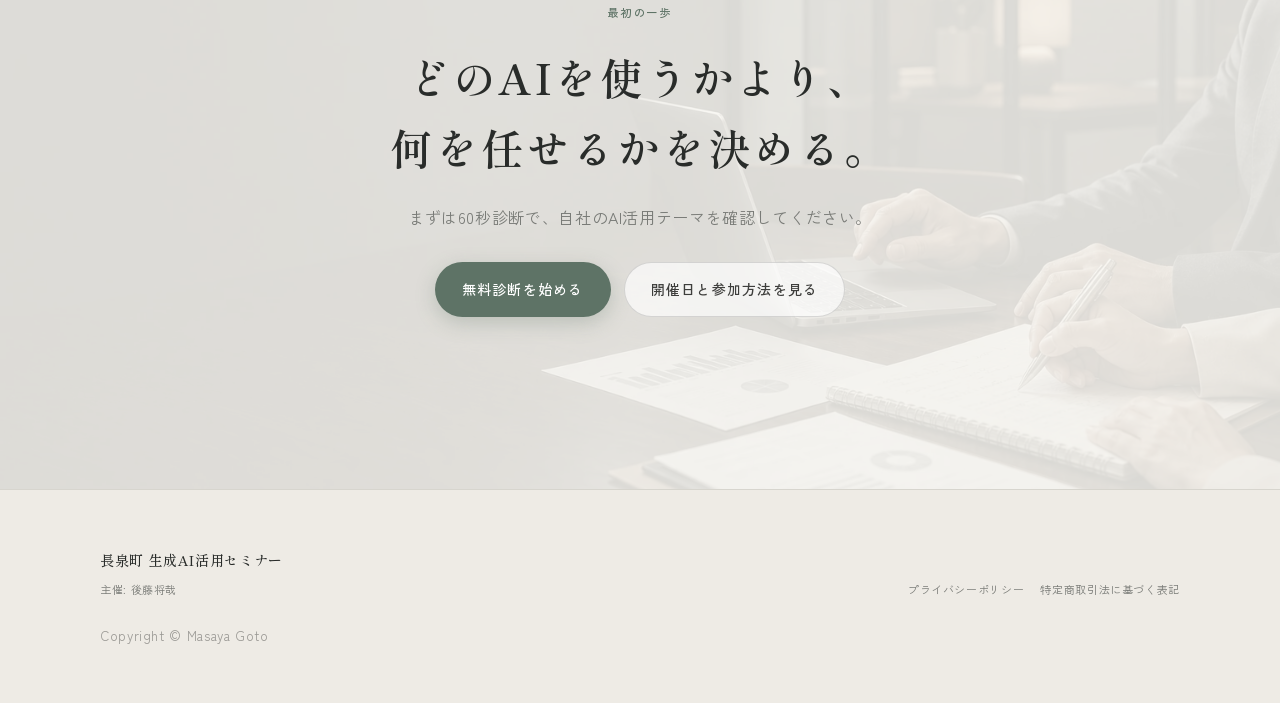
==== commit df0dcc4c: "Add future series plan and fit note" ====
--- a/nagaizumi/index.html
+++ b/nagaizumi/index.html
@@ -15,7 +15,7 @@
   <link rel="preconnect" href="https://fonts.googleapis.com">
   <link rel="preconnect" href="https://fonts.gstatic.com" crossorigin>
   <link href="https://fonts.googleapis.com/css2?family=Shippori+Mincho:wght@400;500;600&family=Zen+Kaku+Gothic+New:wght@400;500;700&display=swap" rel="stylesheet">
-  <link rel="stylesheet" href="styles.css?v=20260714-series1">
+  <link rel="stylesheet" href="styles.css?v=20260715-series2">
 </head>
 <body>
   <a class="skip-link" href="#main">本文へ移動</a>
@@ -49,7 +49,7 @@
       <div class="hero-shade"></div>
       <div class="hero-inner">
         <p class="hero-kicker">地域事業者の生成AI活用シリーズ 第1回 / 長泉町</p>
-        <h1>生成AI、結局うちの会社では<br>何を使えばいいの？</h1>
+        <h1><span class="line-phrase">生成AI、結局</span><span class="line-phrase">うちの会社では</span><br><span class="line-phrase">何を使えばいいの？</span></h1>
         <p class="hero-lead">AIを選ぶ前に、<br class="mobile-only">自社で最初に任せる仕事を1つ決める。</p>
         <div class="hero-actions">
           <a class="button button-primary" href="#diagnosis">60秒診断を始める</a>
@@ -185,6 +185,13 @@
           <p>8月は「自社で最初にAIへ任せる仕事を1つ決める」がテーマです。今後も、販促、業務改善、情報整理など、事業者が実務で使うためのテーマを扱います。</p>
           <p>今回は日程が合わない方には、次回日程をLINEで先行してご案内します。</p>
           <button class="button button-dark" type="button" data-line-cta>9月以降の開催案内をLINEで受け取る</button>
+        </div>
+        <div class="series-plan reveal" aria-label="9月以降の開催予定">
+          <div><span>9月予定</span><strong>販促・発信にAIを使う</strong><p>案内文、SNS、チラシ、商品説明を整える。</p></div>
+          <div><span>10月予定</span><strong>業務改善にAIを使う</strong><p>繰り返しの事務作業や資料作成を軽くする。</p></div>
+          <div><span>11月予定</span><strong>情報整理にAIを使う</strong><p>議事録、顧客の声、社内メモを活用しやすくする。</p></div>
+          <div><span>12月予定</span><strong>経営判断の壁打ちにAIを使う</strong><p>事業課題、優先順位、次の打ち手を整理する。</p></div>
+          <p class="series-note">※各テーマは予定です。内容は参加者の関心や実務課題に合わせて変更する場合があります。</p>
         </div>
       </div>
     </section>
@@ -331,11 +338,12 @@
         </div>
         <div class="fit-block fit-block-muted reveal">
           <h2>おすすめしない方</h2>
+          <p class="fit-subnote">以下を求める方</p>
           <ul class="plain-list">
-            <li>特定ツールの機能だけを網羅する講座</li>
+            <li>特定ツールの機能だけを網羅してほしい</li>
             <li>高度なプログラミングやシステム開発</li>
-            <li>AIを使えば必ず売上が上がるという話</li>
-            <li>大量のプロンプト集を持ち帰るだけの会</li>
+            <li>AIを使えば必ず売上が上がると説明してほしい</li>
+            <li>大量のプロンプト集だけを持ち帰りたい</li>
           </ul>
         </div>
       </div>
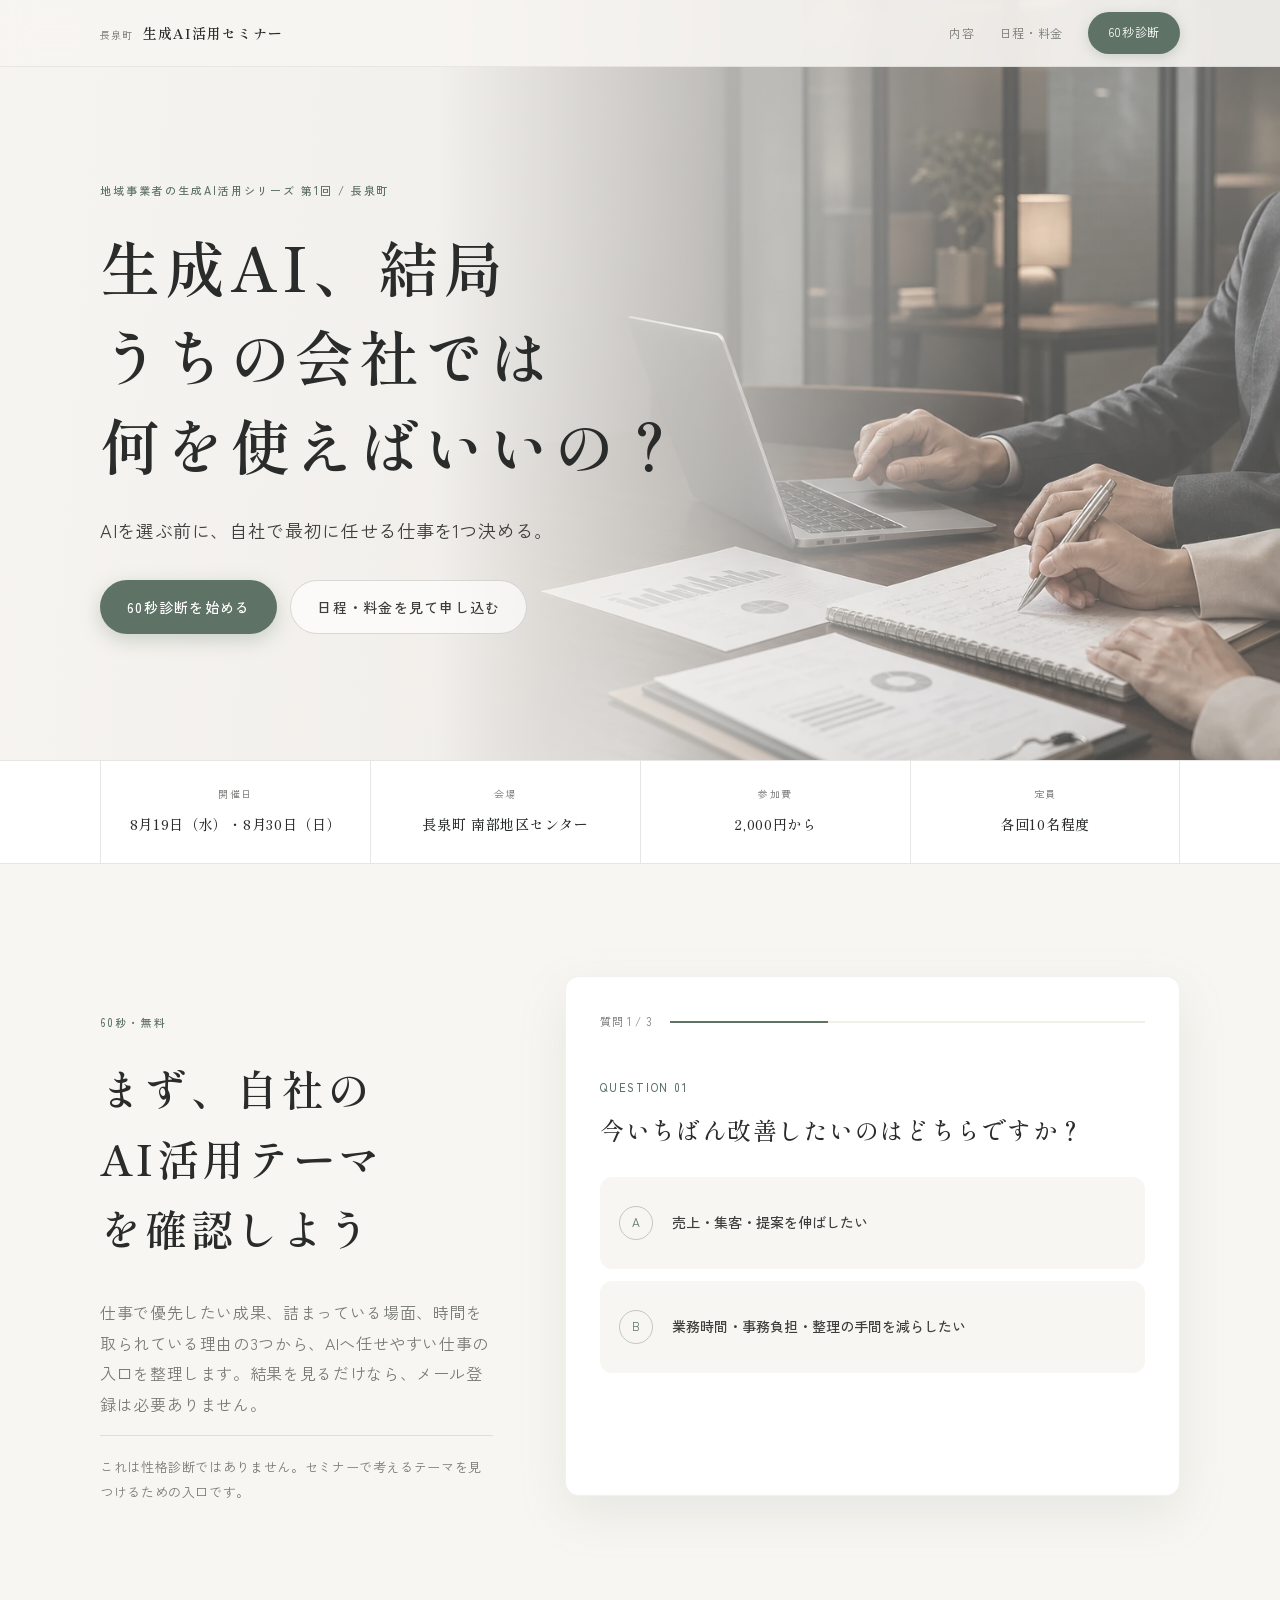
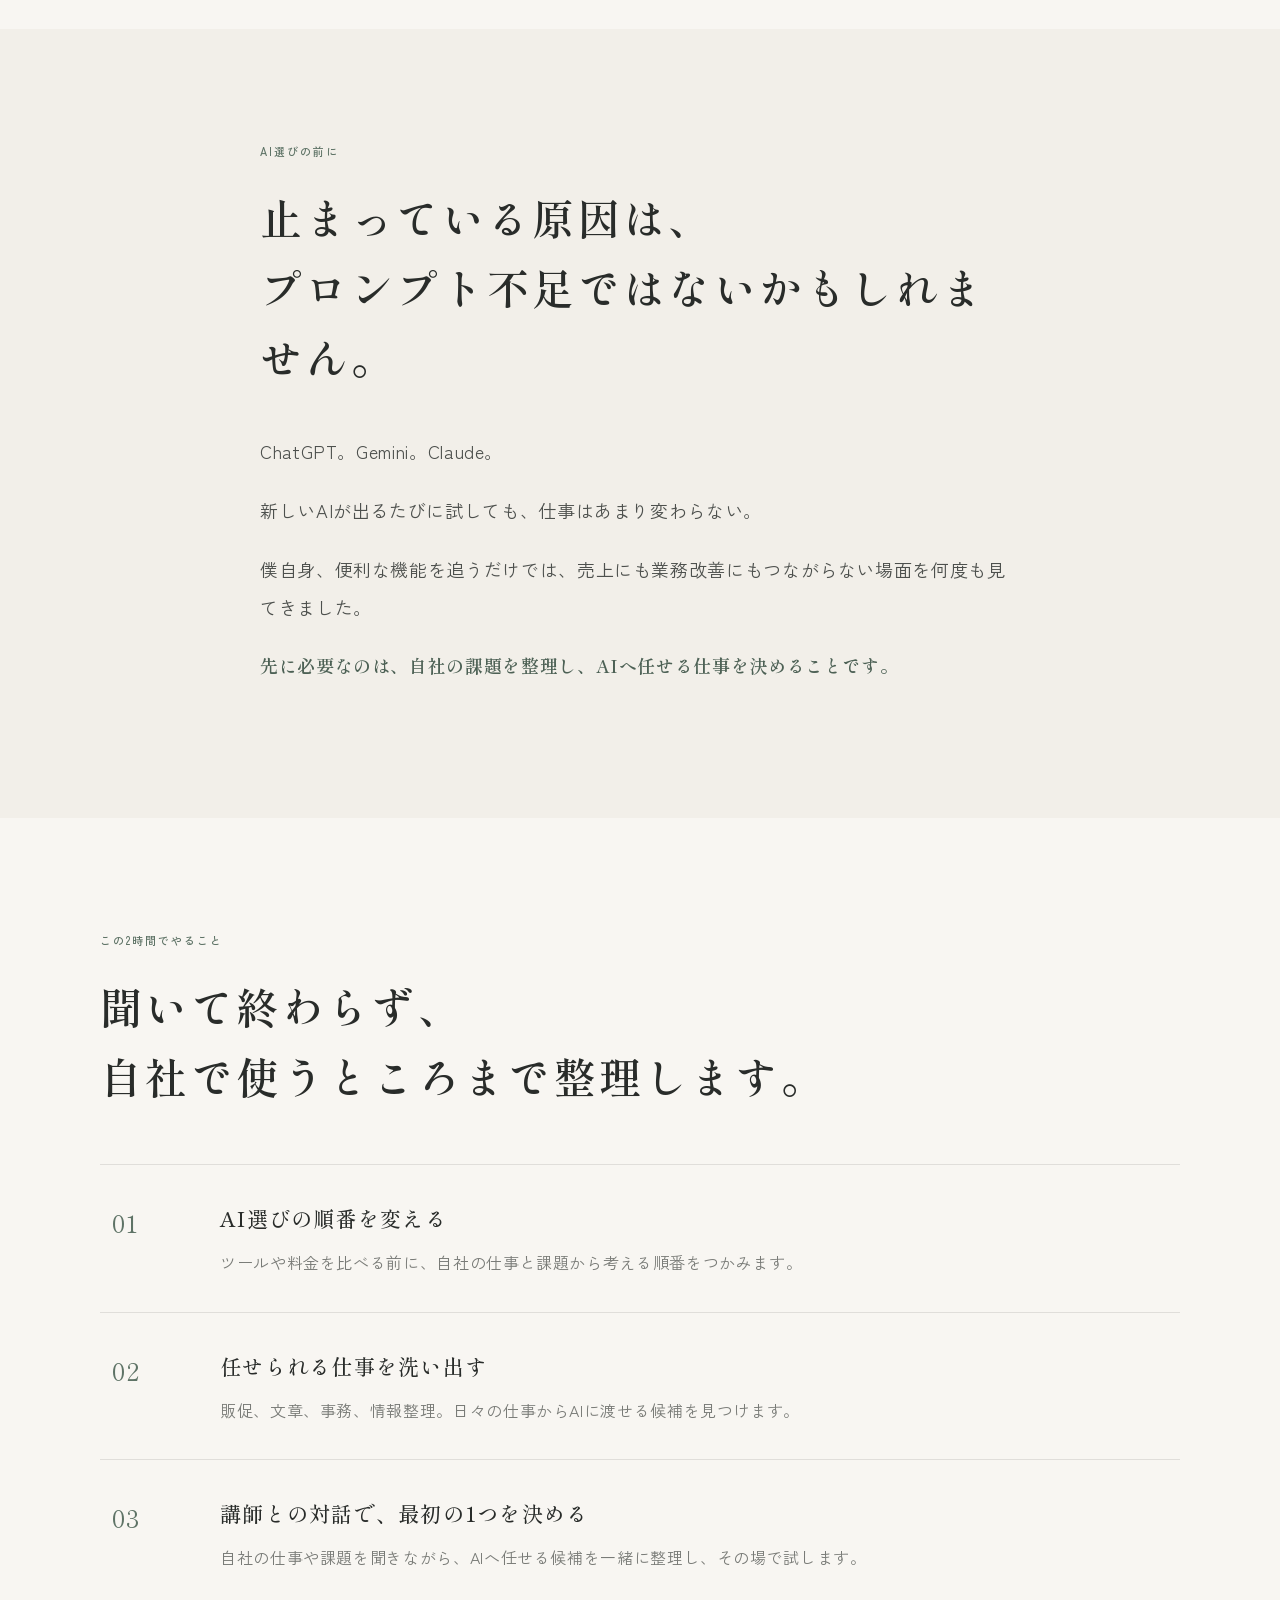
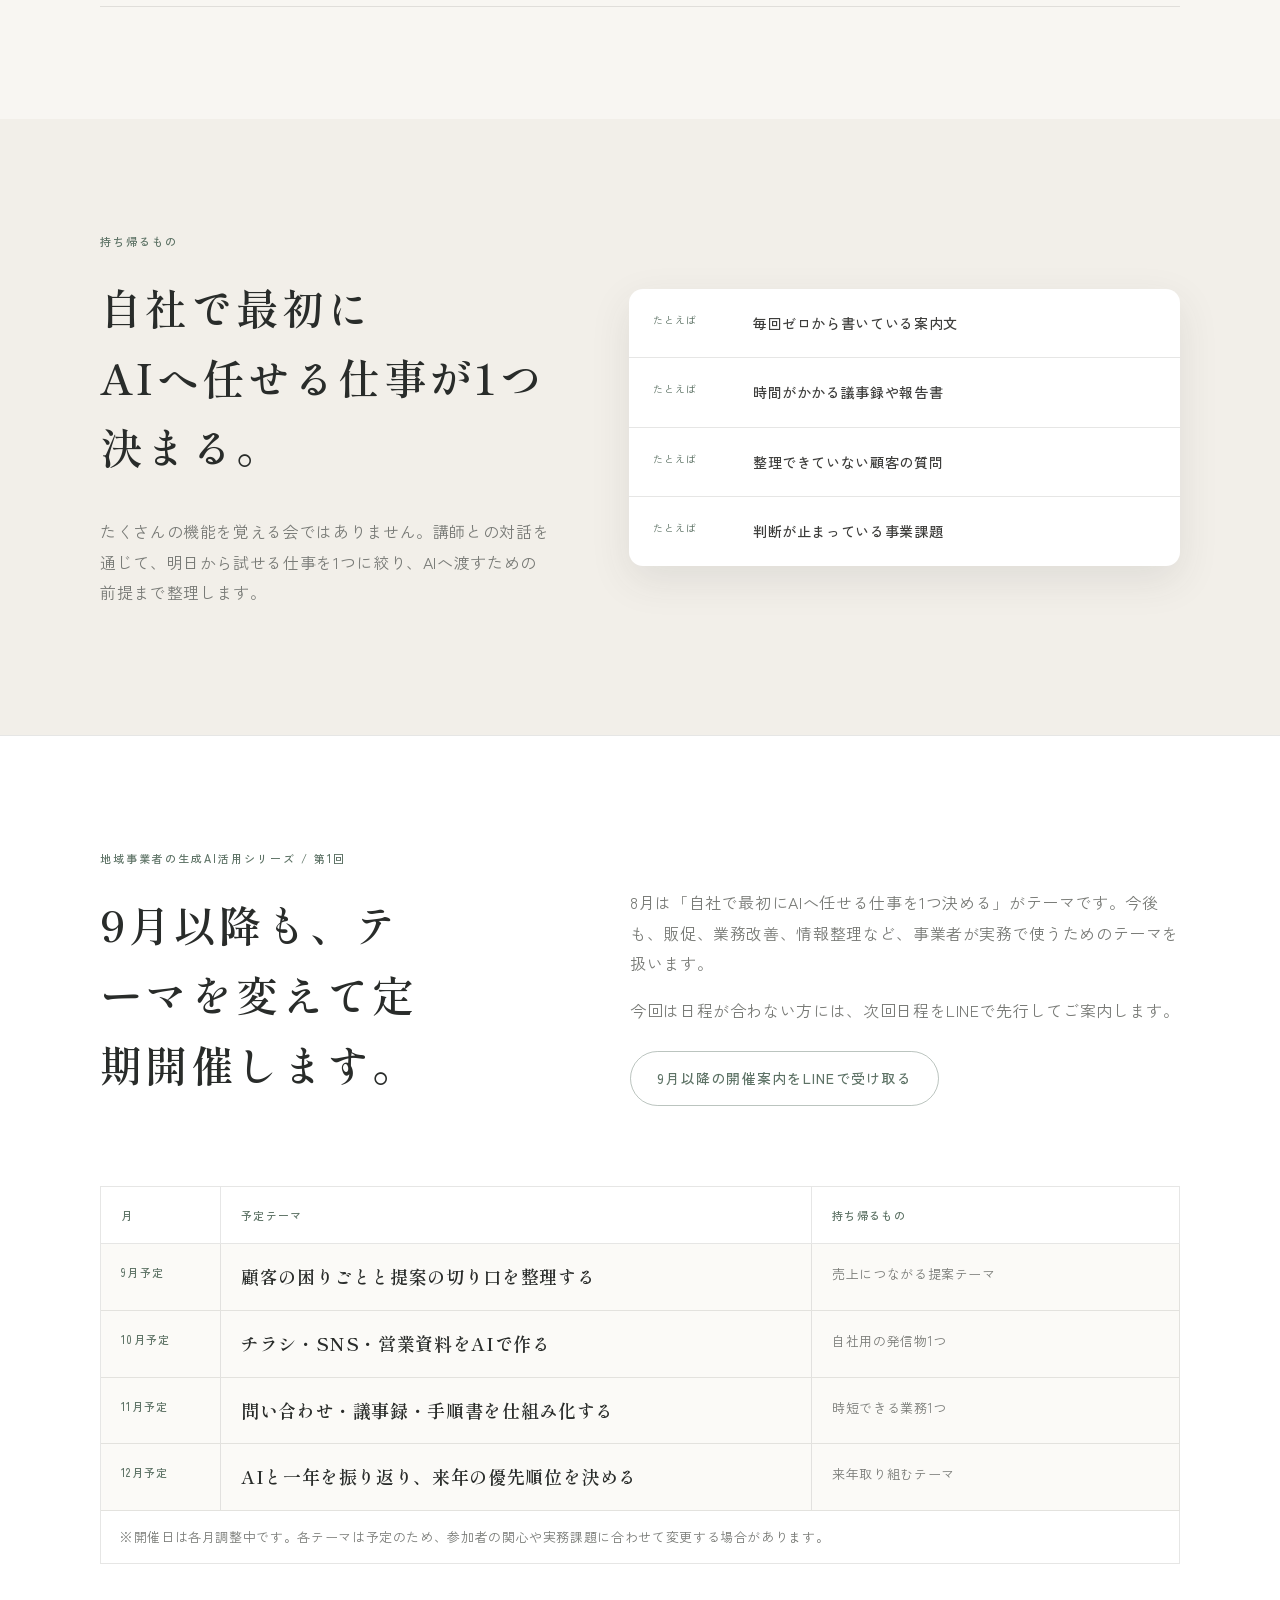
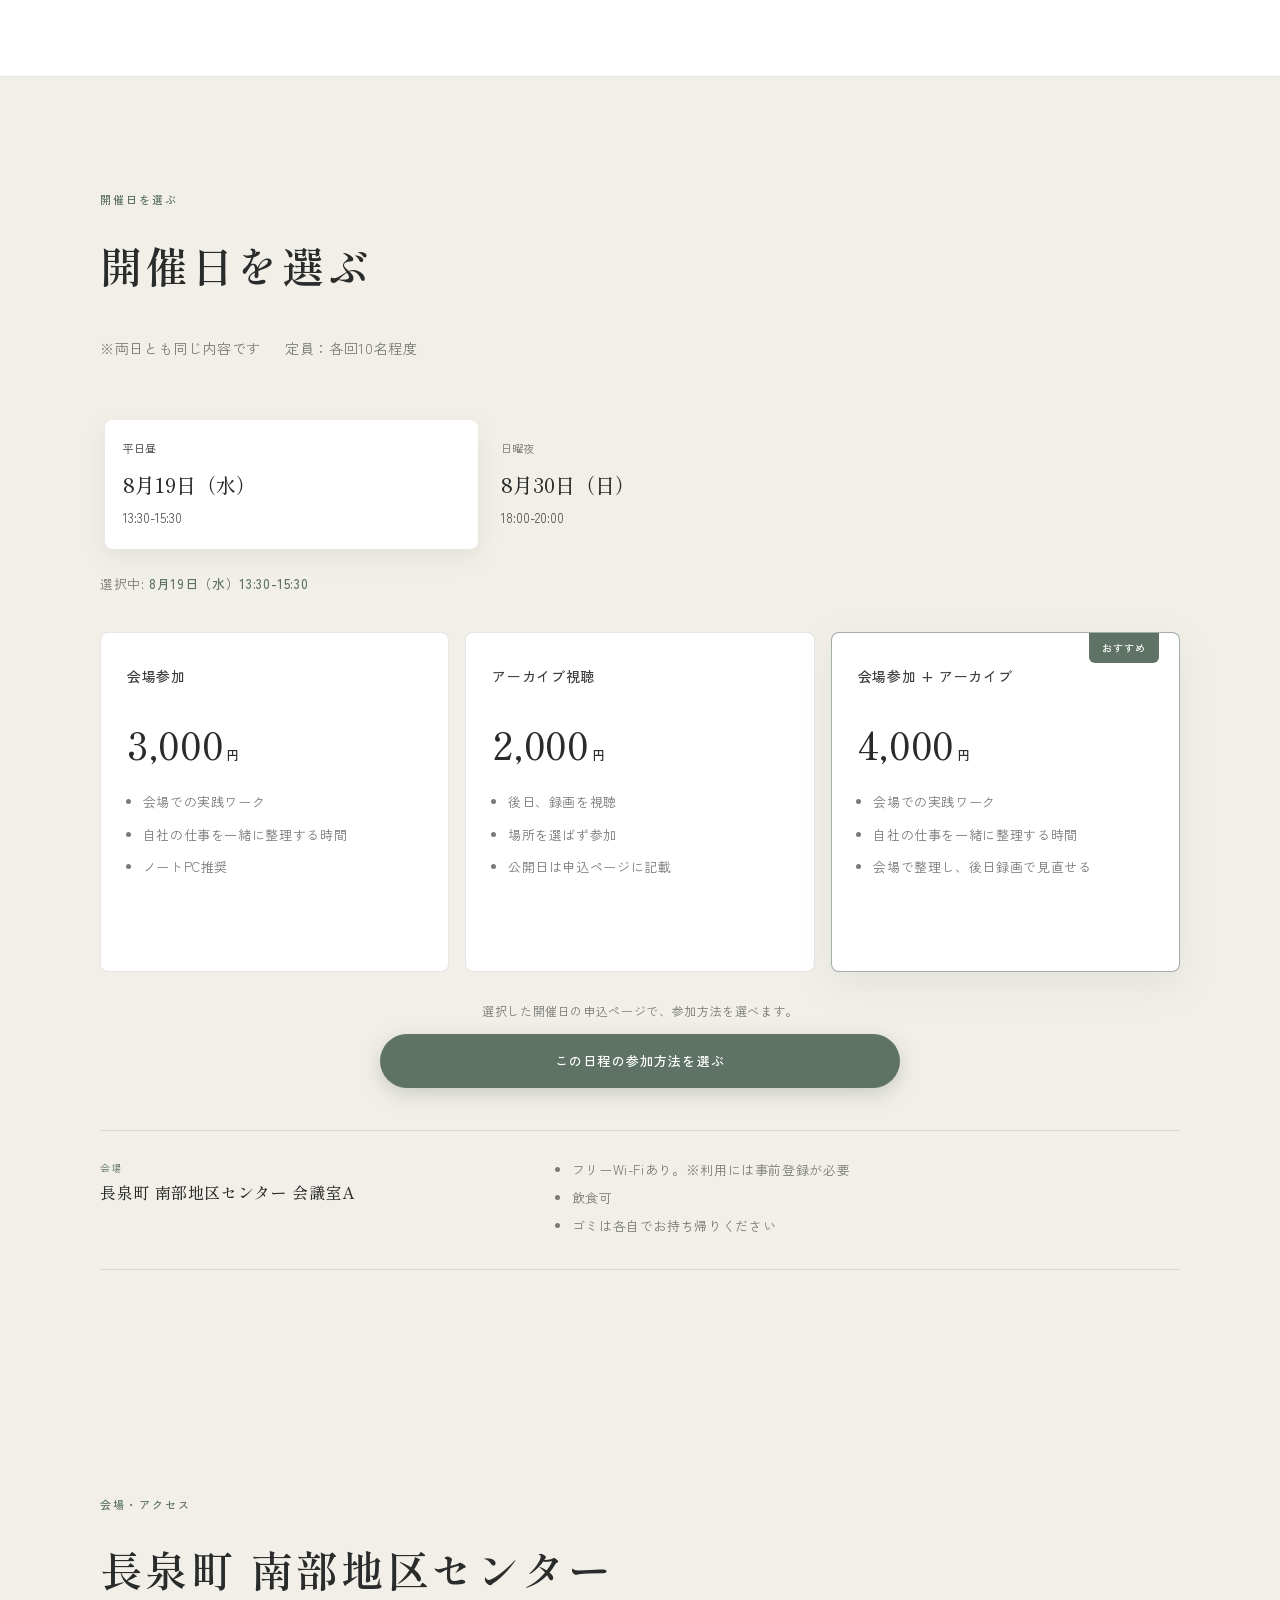
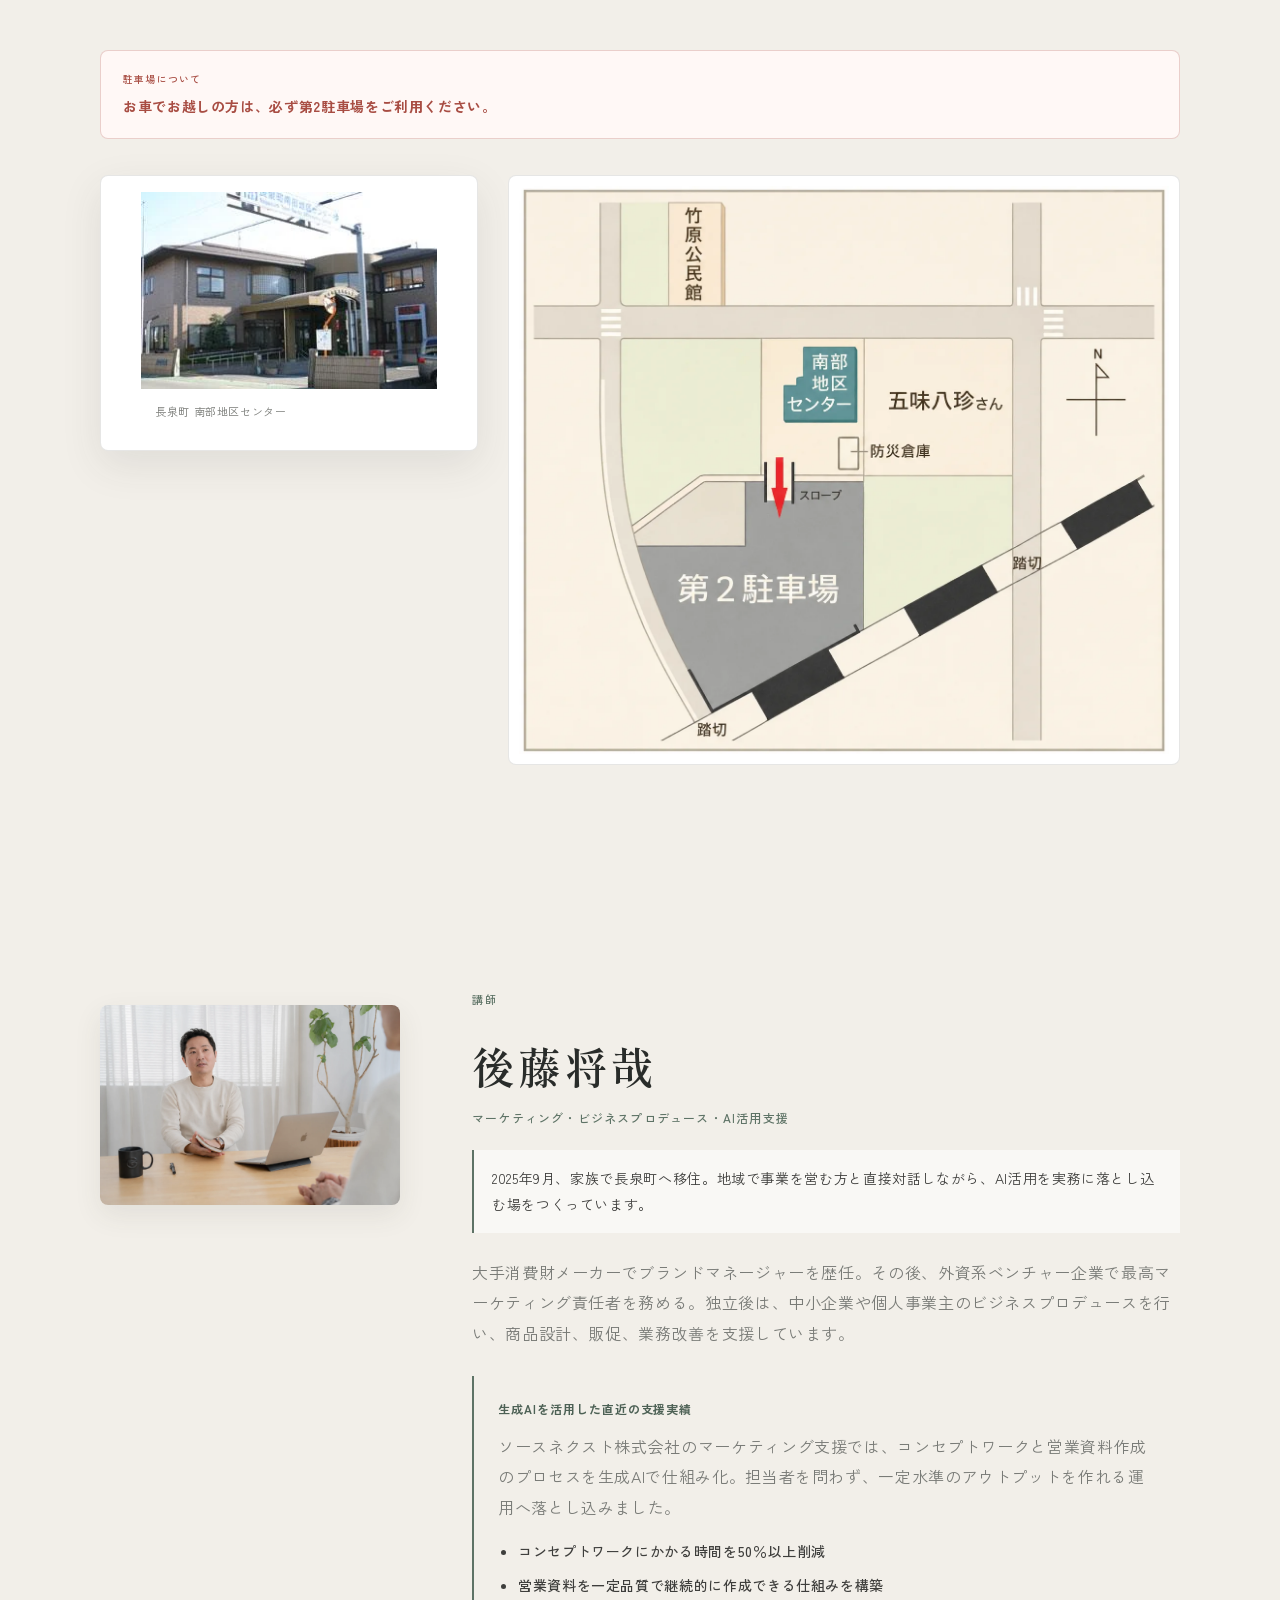
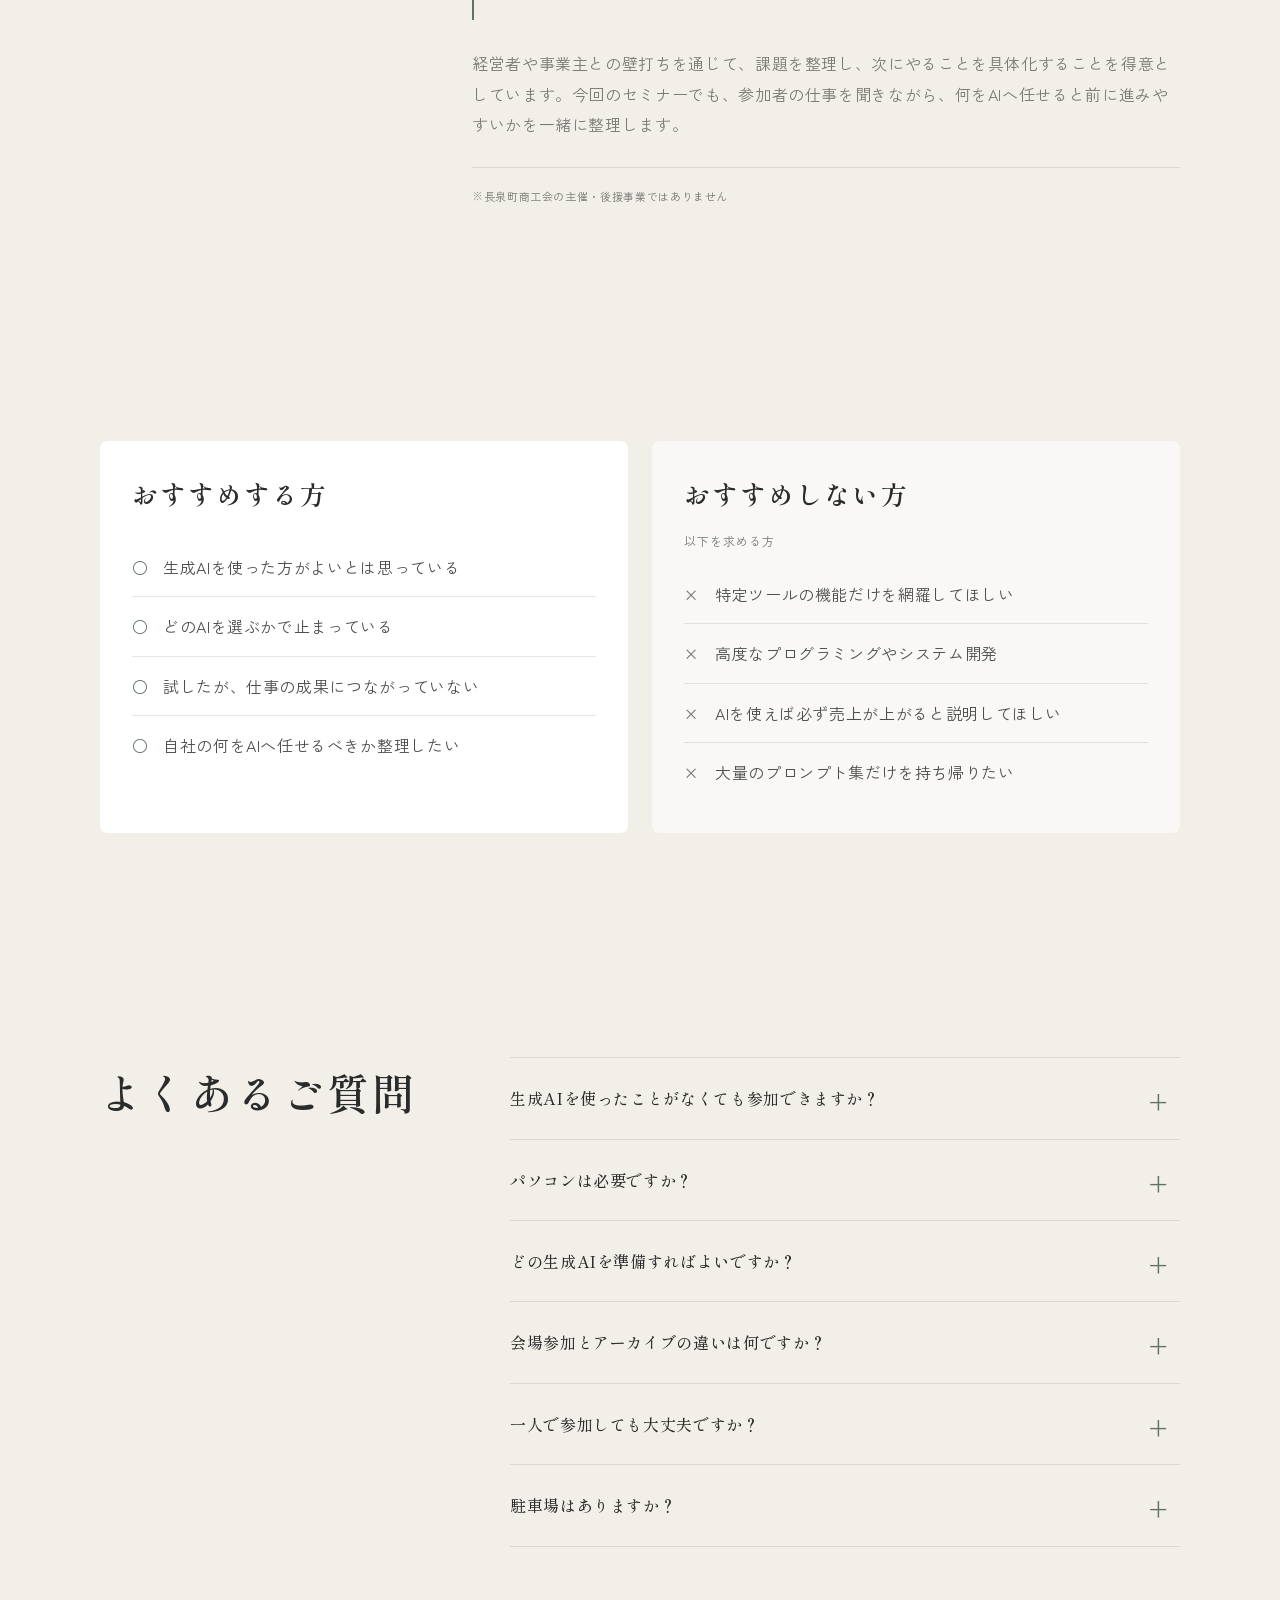
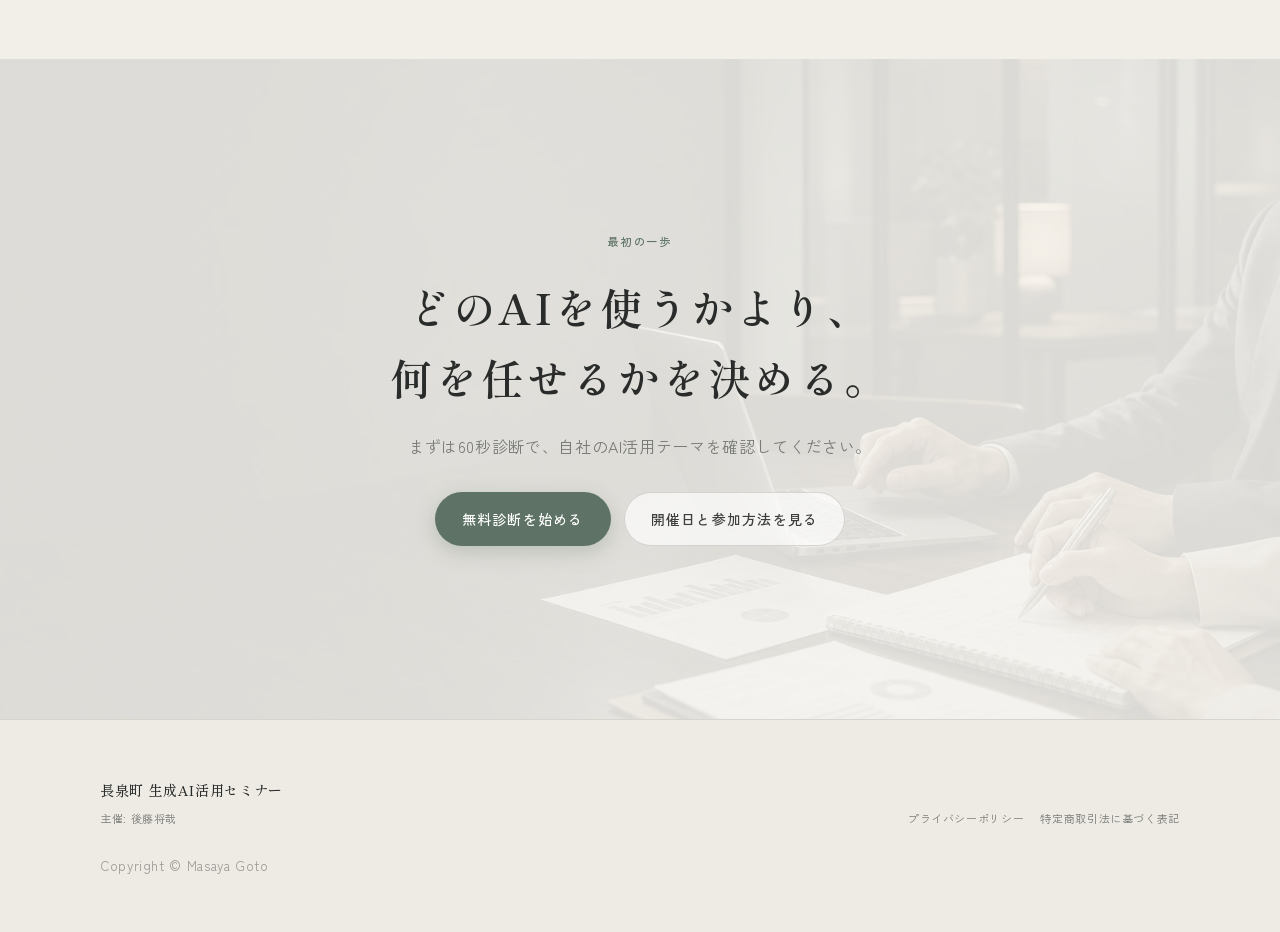
==== commit 587f049e: "Update series plan and local profile context" ====
--- a/nagaizumi/index.html
+++ b/nagaizumi/index.html
@@ -15,7 +15,7 @@
   <link rel="preconnect" href="https://fonts.googleapis.com">
   <link rel="preconnect" href="https://fonts.gstatic.com" crossorigin>
   <link href="https://fonts.googleapis.com/css2?family=Shippori+Mincho:wght@400;500;600&family=Zen+Kaku+Gothic+New:wght@400;500;700&display=swap" rel="stylesheet">
-  <link rel="stylesheet" href="styles.css?v=20260715-series2">
+  <link rel="stylesheet" href="styles.css?v=20260715-series3">
 </head>
 <body>
   <a class="skip-link" href="#main">本文へ移動</a>
@@ -187,11 +187,32 @@
           <button class="button button-dark" type="button" data-line-cta>9月以降の開催案内をLINEで受け取る</button>
         </div>
         <div class="series-plan reveal" aria-label="9月以降の開催予定">
-          <div><span>9月予定</span><strong>販促・発信にAIを使う</strong><p>案内文、SNS、チラシ、商品説明を整える。</p></div>
-          <div><span>10月予定</span><strong>業務改善にAIを使う</strong><p>繰り返しの事務作業や資料作成を軽くする。</p></div>
-          <div><span>11月予定</span><strong>情報整理にAIを使う</strong><p>議事録、顧客の声、社内メモを活用しやすくする。</p></div>
-          <div><span>12月予定</span><strong>経営判断の壁打ちにAIを使う</strong><p>事業課題、優先順位、次の打ち手を整理する。</p></div>
-          <p class="series-note">※各テーマは予定です。内容は参加者の関心や実務課題に合わせて変更する場合があります。</p>
+          <div class="series-row series-row-head" aria-hidden="true">
+            <span>月</span>
+            <span>予定テーマ</span>
+            <span>持ち帰るもの</span>
+          </div>
+          <div class="series-row">
+            <span>9月予定</span>
+            <strong>顧客の困りごとと提案の切り口を整理する</strong>
+            <p>売上につながる提案テーマ</p>
+          </div>
+          <div class="series-row">
+            <span>10月予定</span>
+            <strong>チラシ・SNS・営業資料をAIで作る</strong>
+            <p>自社用の発信物1つ</p>
+          </div>
+          <div class="series-row">
+            <span>11月予定</span>
+            <strong>問い合わせ・議事録・手順書を仕組み化する</strong>
+            <p>時短できる業務1つ</p>
+          </div>
+          <div class="series-row">
+            <span>12月予定</span>
+            <strong>AIと一年を振り返り、来年の優先順位を決める</strong>
+            <p>来年取り組むテーマ</p>
+          </div>
+          <p class="series-note">※開催日は各月調整中です。各テーマは予定のため、参加者の関心や実務課題に合わせて変更する場合があります。</p>
         </div>
       </div>
     </section>
@@ -310,6 +331,7 @@
           <p class="section-label">講師</p>
           <h2>後藤将哉</h2>
           <p class="profile-role">マーケティング・ビジネスプロデュース・AI活用支援</p>
+          <p class="profile-local">2025年9月、家族で長泉町へ移住。地域で事業を営む方と直接対話しながら、AI活用を実務に落とし込む場をつくっています。</p>
           <p>大手消費財メーカーでブランドマネージャーを歴任。その後、外資系ベンチャー企業で最高マーケティング責任者を務める。独立後は、中小企業や個人事業主のビジネスプロデュースを行い、商品設計、販促、業務改善を支援しています。</p>
           <div class="profile-proof">
             <p class="profile-proof-label">生成AIを活用した直近の支援実績</p>
